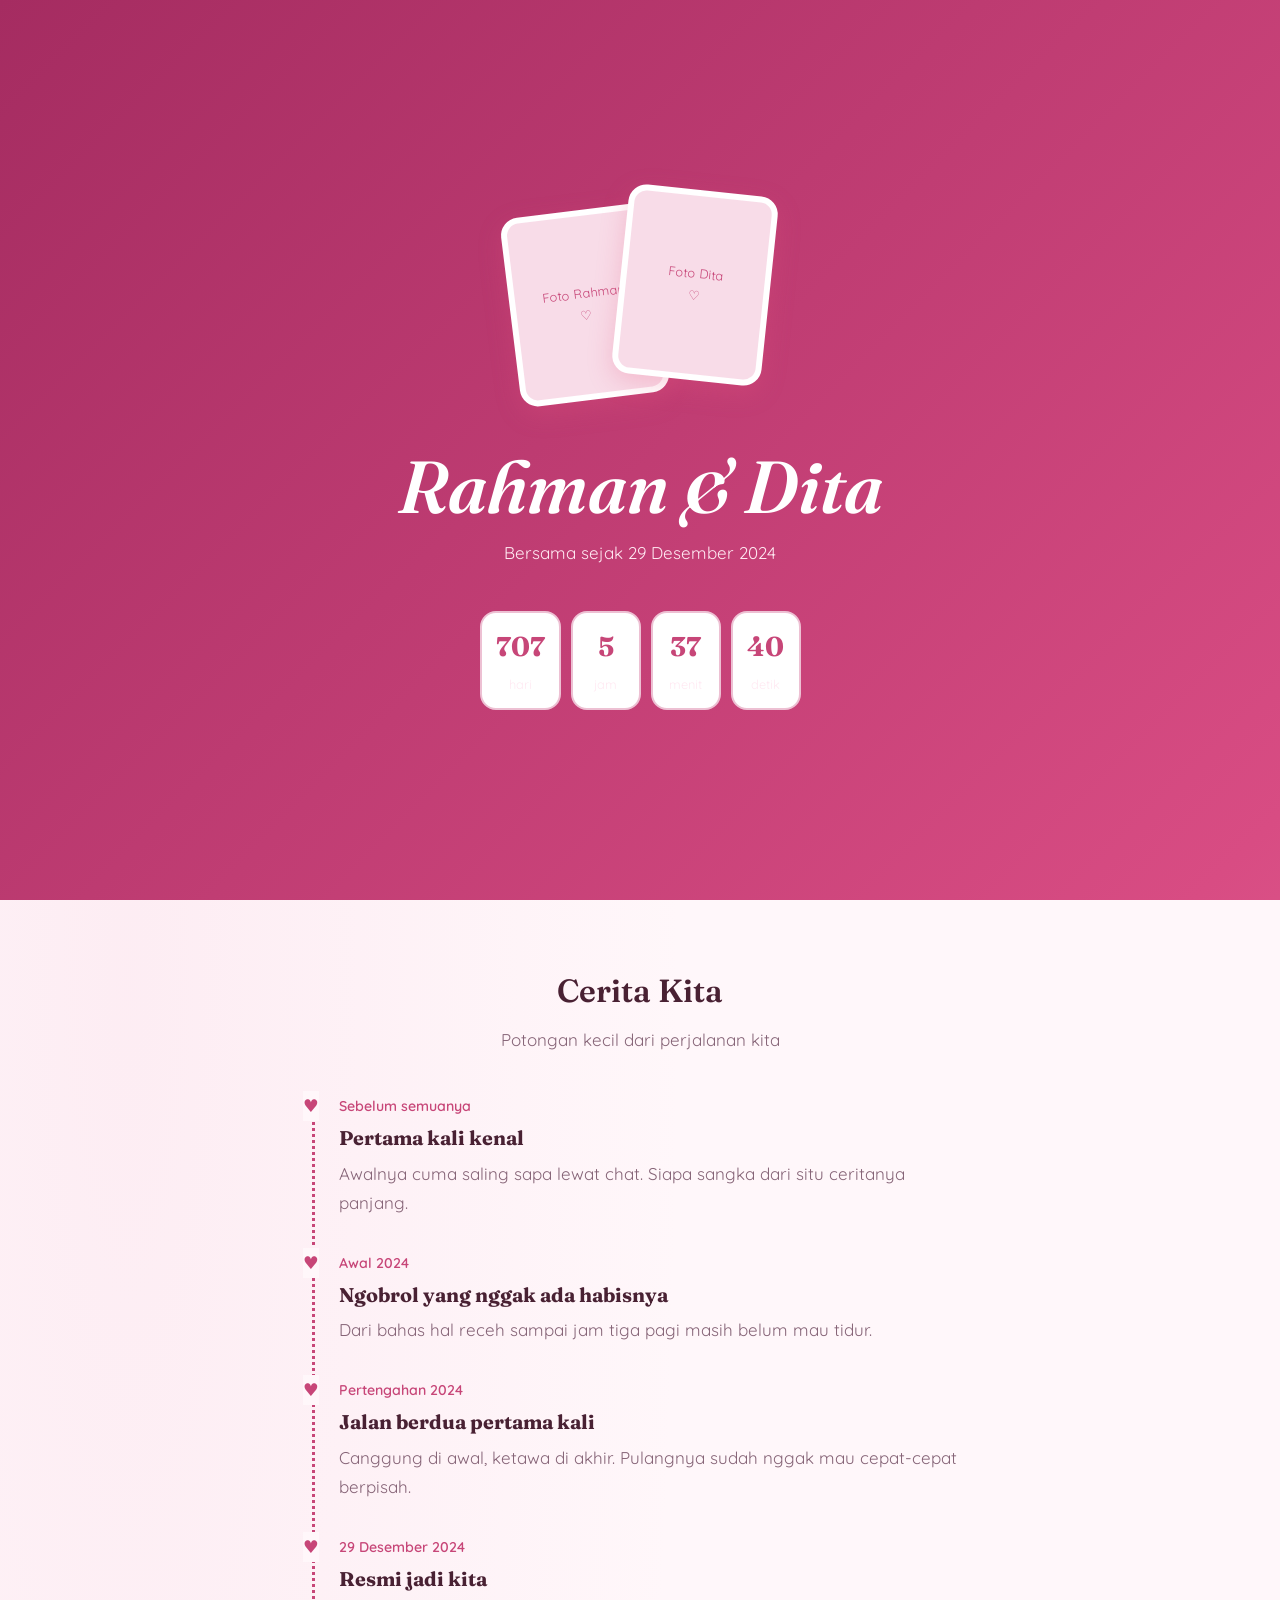
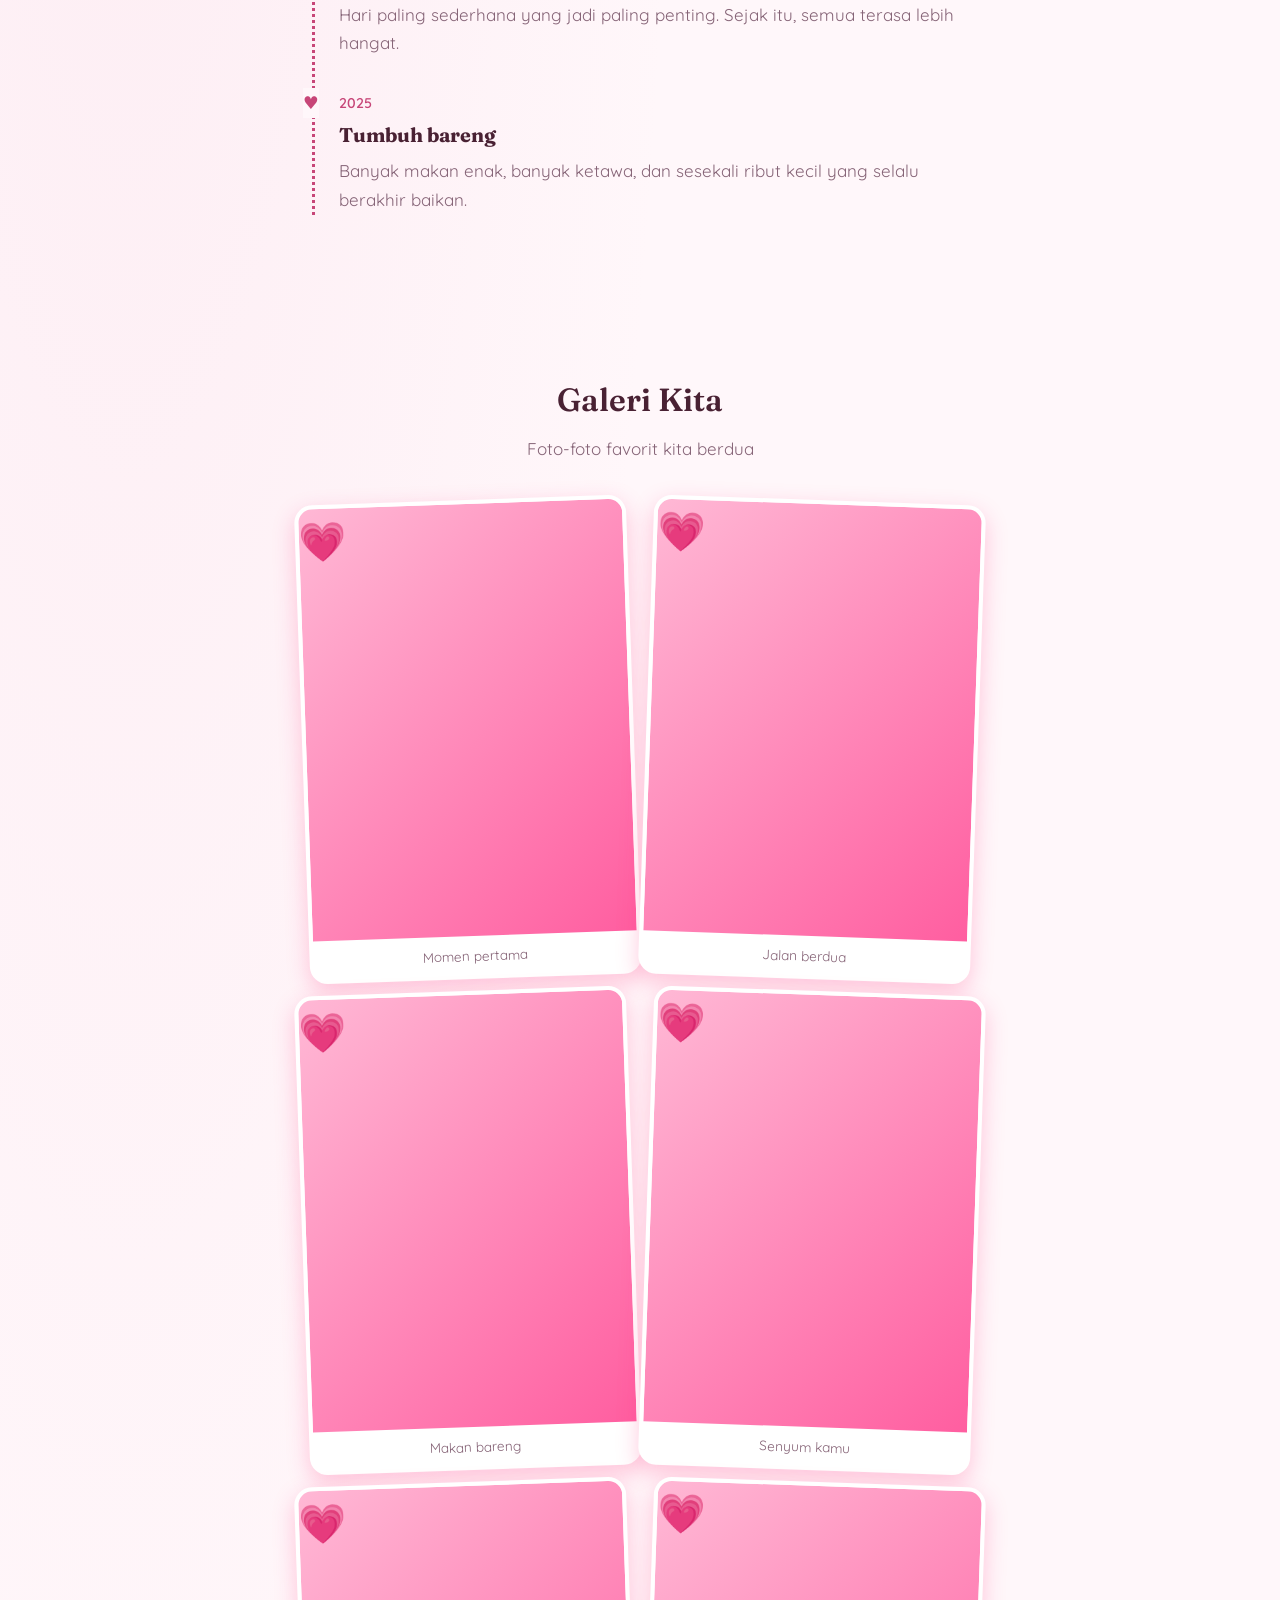
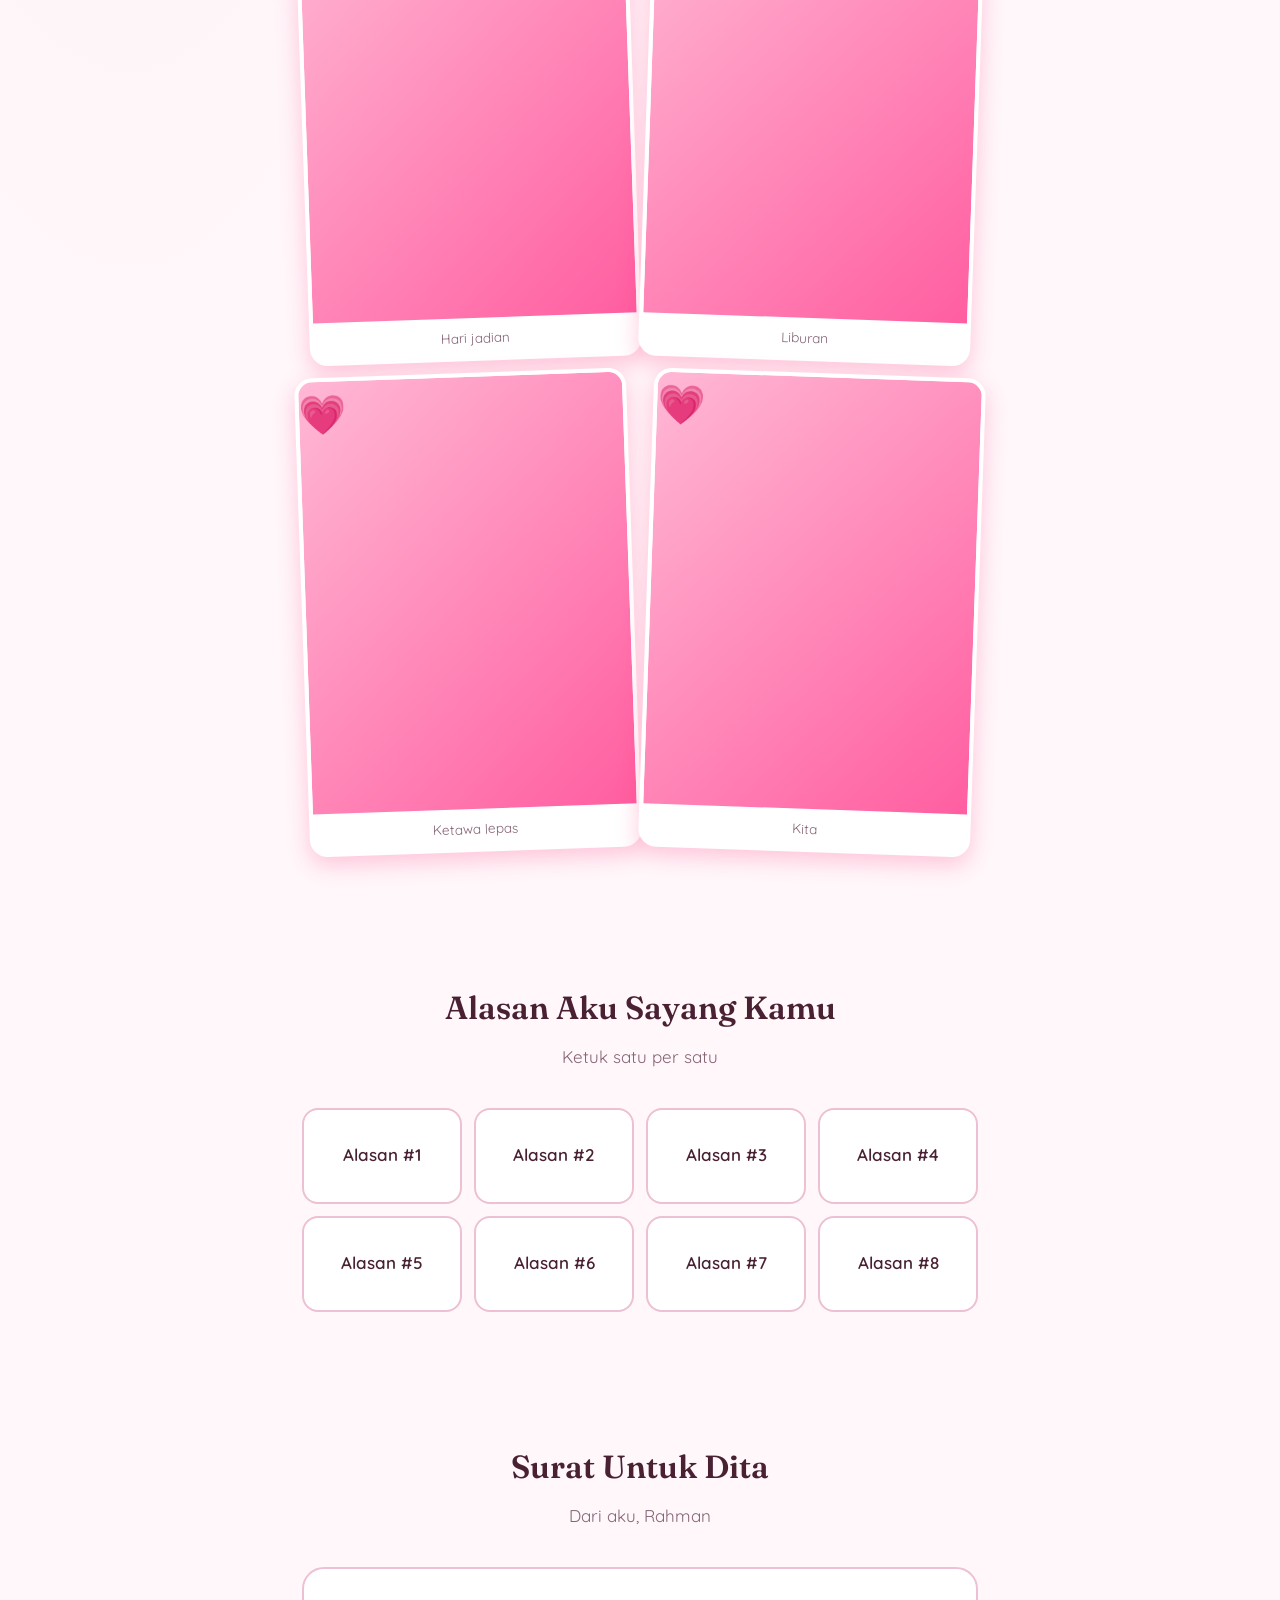
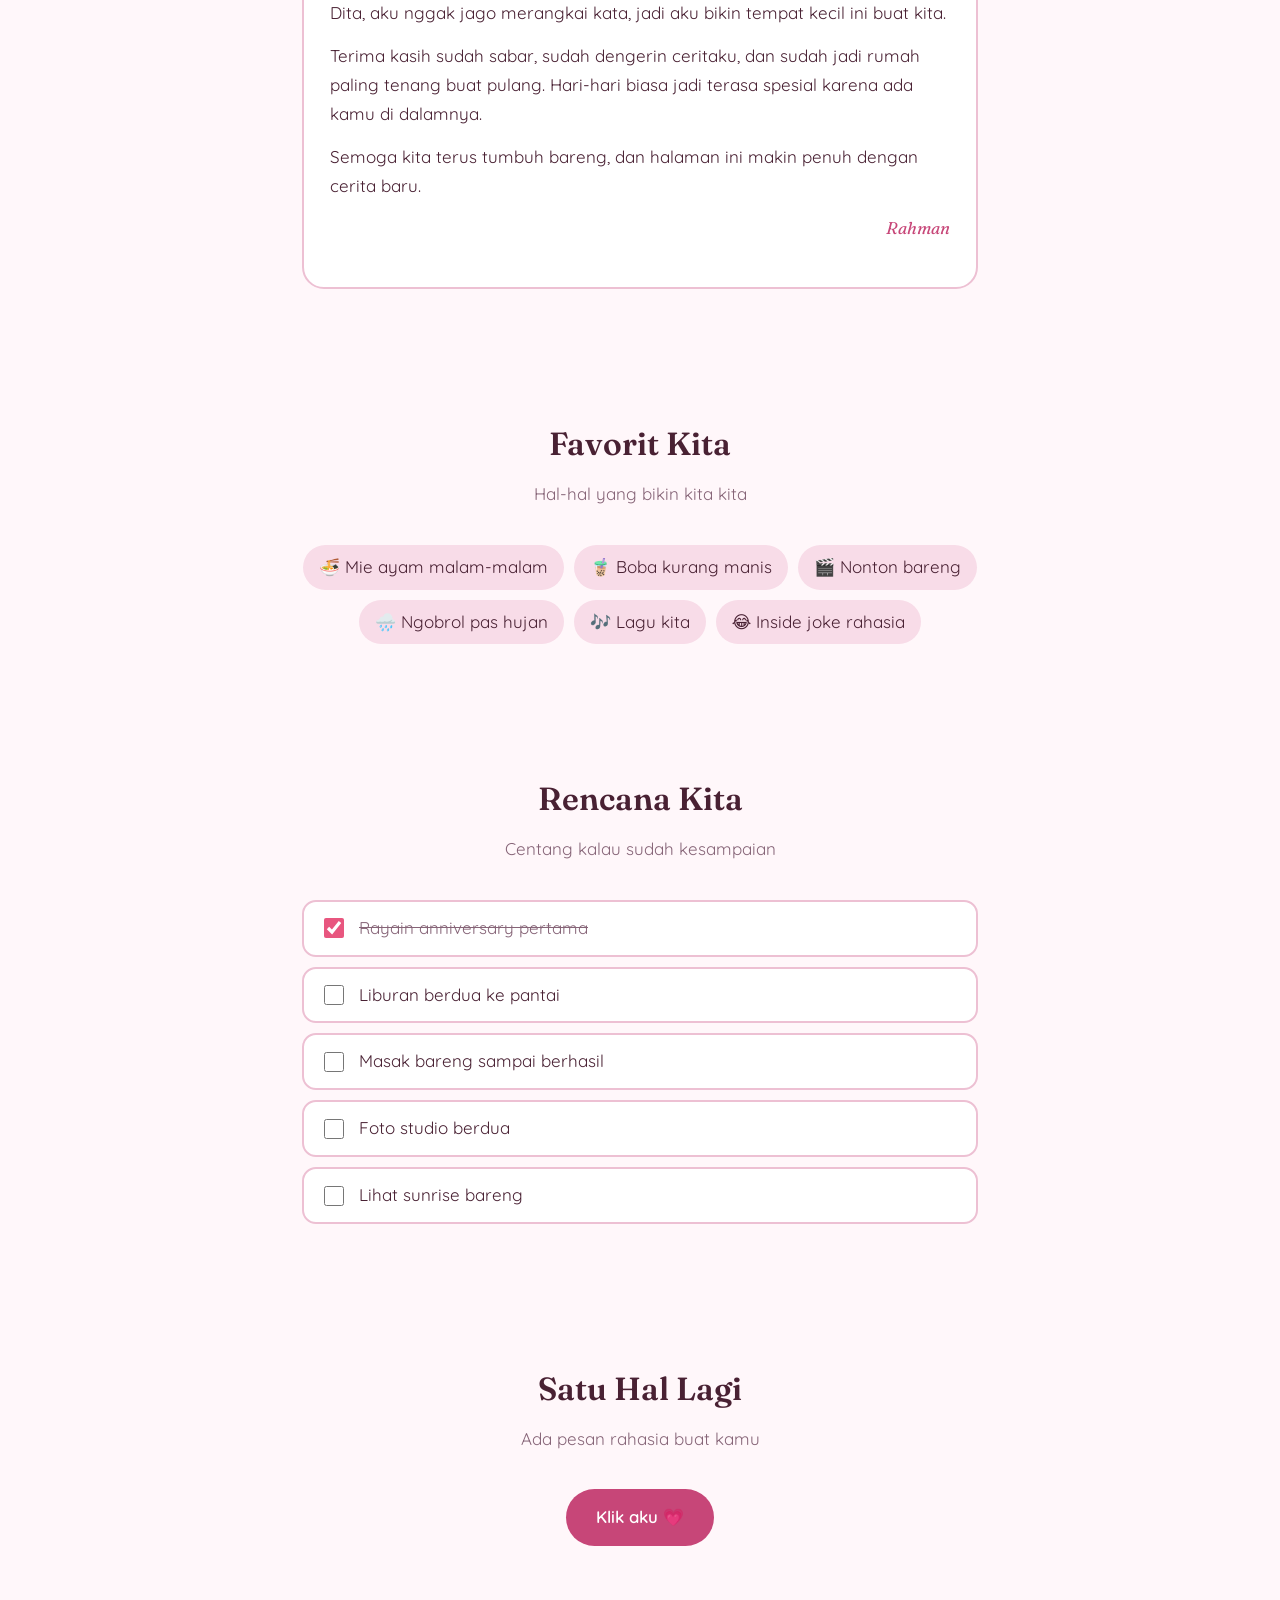
==== Rahman & Dita.html @ 5e23505f "Polish couple page UI and organize assets" ====
<!DOCTYPE html>
<html lang="id">
<head>
<meta charset="utf-8">
<meta name="viewport" content="width=device-width, initial-scale=1, viewport-fit=cover">
<title>Rahman & Dita</title>
<link rel="preconnect" href="https://fonts.googleapis.com">
<link href="https://fonts.googleapis.com/css2?family=Fraunces:ital,wght@0,600;1,500&family=Quicksand:wght@400;600&display=swap" rel="stylesheet">
<link rel=stylesheet href=css/style.css>
</head>
<body>

<header class="hero">
  <div class="photos" aria-hidden="true">
    <div class="ph a">Foto Rahman<br>♡</div>
    <div class="ph b">Foto Dita<br>♡</div>
  </div>
  <!-- GANTI: nama & tanggal -->
  <h1>Rahman <span class="amp">&</span> Dita</h1>
  <p class="lead">Bersama sejak 29 Desember 2024</p>
  <div class="count" id="count" aria-live="off"></div>
</header>

<section class="rv">
  <h2>Cerita Kita</h2>
  <p class="sub">Potongan kecil dari perjalanan kita</p>
  <!-- GANTI: semua cerita di bawah ini karangan, edit sesukamu -->
  <div class="tl">
    <div class="ev"><small>Sebelum semuanya</small><h3>Pertama kali kenal</h3><p>Awalnya cuma saling sapa lewat chat. Siapa sangka dari situ ceritanya panjang.</p></div>
    <div class="ev"><small>Awal 2024</small><h3>Ngobrol yang nggak ada habisnya</h3><p>Dari bahas hal receh sampai jam tiga pagi masih belum mau tidur.</p></div>
    <div class="ev"><small>Pertengahan 2024</small><h3>Jalan berdua pertama kali</h3><p>Canggung di awal, ketawa di akhir. Pulangnya sudah nggak mau cepat-cepat berpisah.</p></div>
    <div class="ev"><small>29 Desember 2024</small><h3>Resmi jadi kita</h3><p>Hari paling sederhana yang jadi paling penting. Sejak itu, semua terasa lebih hangat.</p></div>
    <div class="ev"><small>2025</small><h3>Tumbuh bareng</h3><p>Banyak makan enak, banyak ketawa, dan sesekali ribut kecil yang selalu berakhir baikan.</p></div>
  </div>
</section>

<section class="rv">
  <h2>Galeri Kita</h2>
  <p class="sub">Foto-foto favorit kita berdua</p>
  <div class="gal" id="gal"></div>
</section>

<section class="rv">
  <h2>Alasan Aku Sayang Kamu</h2>
  <p class="sub">Ketuk satu per satu</p>
  <div class="reasons" id="reasons"></div>
</section>

<section class="rv">
  <h2>Surat Untuk Dita</h2>
  <p class="sub">Dari aku, Rahman</p>
  <div class="letter">
    <p>Dita, aku nggak jago merangkai kata, jadi aku bikin tempat kecil ini buat kita.</p>
    <p>Terima kasih sudah sabar, sudah dengerin ceritaku, dan sudah jadi rumah paling tenang buat pulang. Hari-hari biasa jadi terasa spesial karena ada kamu di dalamnya.</p>
    <p>Semoga kita terus tumbuh bareng, dan halaman ini makin penuh dengan cerita baru.</p>
    <p class="sign">Rahman</p>
  </div>
</section>

<section class="rv">
  <h2>Favorit Kita</h2>
  <p class="sub">Hal-hal yang bikin kita kita</p>
  <div class="fav">
    <span>🍜 Mie ayam malam-malam</span><span>🧋 Boba kurang manis</span><span>🎬 Nonton bareng</span>
    <span>🌧️ Ngobrol pas hujan</span><span>🎶 Lagu kita</span><span>😂 Inside joke rahasia</span>
  </div>
</section>

<section class="rv">
  <h2>Rencana Kita</h2>
  <p class="sub">Centang kalau sudah kesampaian</p>
  <div class="list">
    <label><input type="checkbox" checked><span>Rayain anniversary pertama</span></label>
    <label><input type="checkbox"><span>Liburan berdua ke pantai</span></label>
    <label><input type="checkbox"><span>Masak bareng sampai berhasil</span></label>
    <label><input type="checkbox"><span>Foto studio berdua</span></label>
    <label><input type="checkbox"><span>Lihat sunrise bareng</span></label>
  </div>
</section>

<section class="end rv">
  <h2>Satu Hal Lagi</h2>
  <p class="sub">Ada pesan rahasia buat kamu</p>
  <button class="big" id="secret">Klik aku 💗</button>
  <div id="msg"></div>
</section>

<script src=js/main.js defer></script>
</body>
</html>
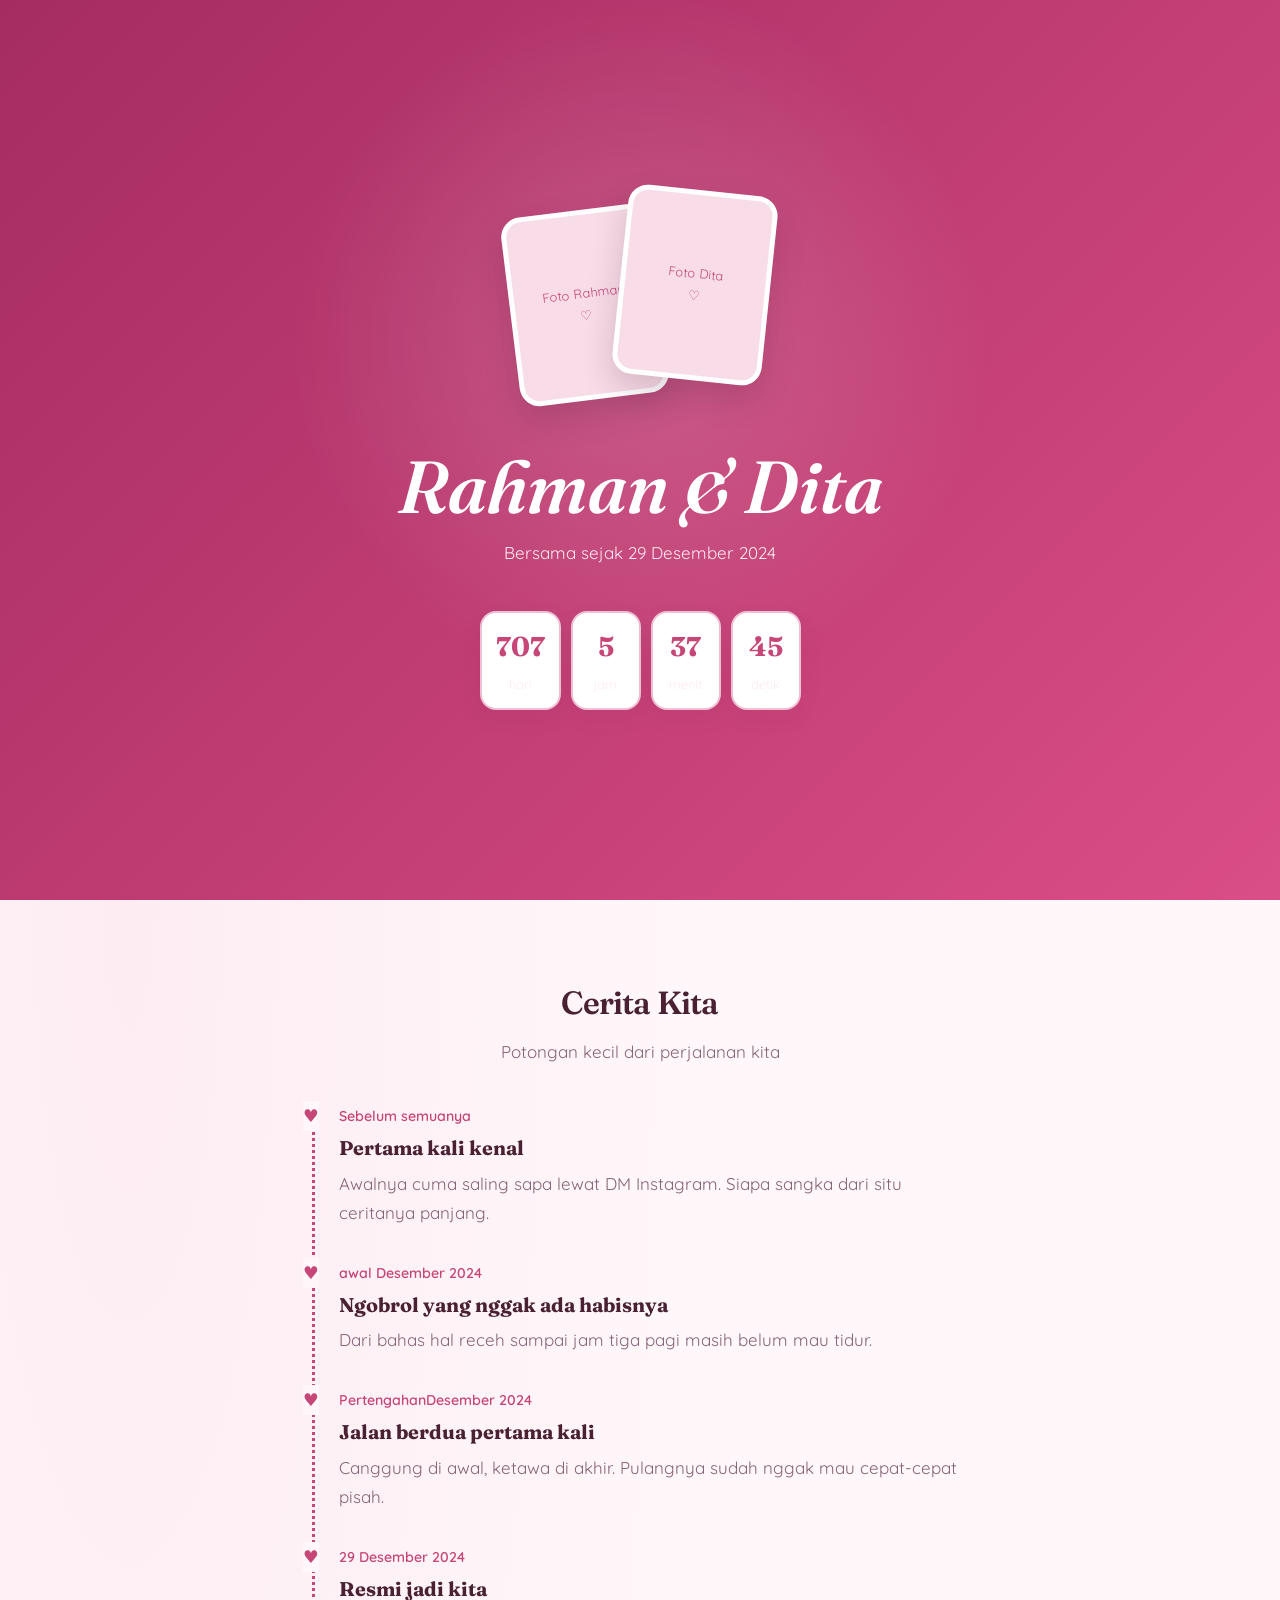
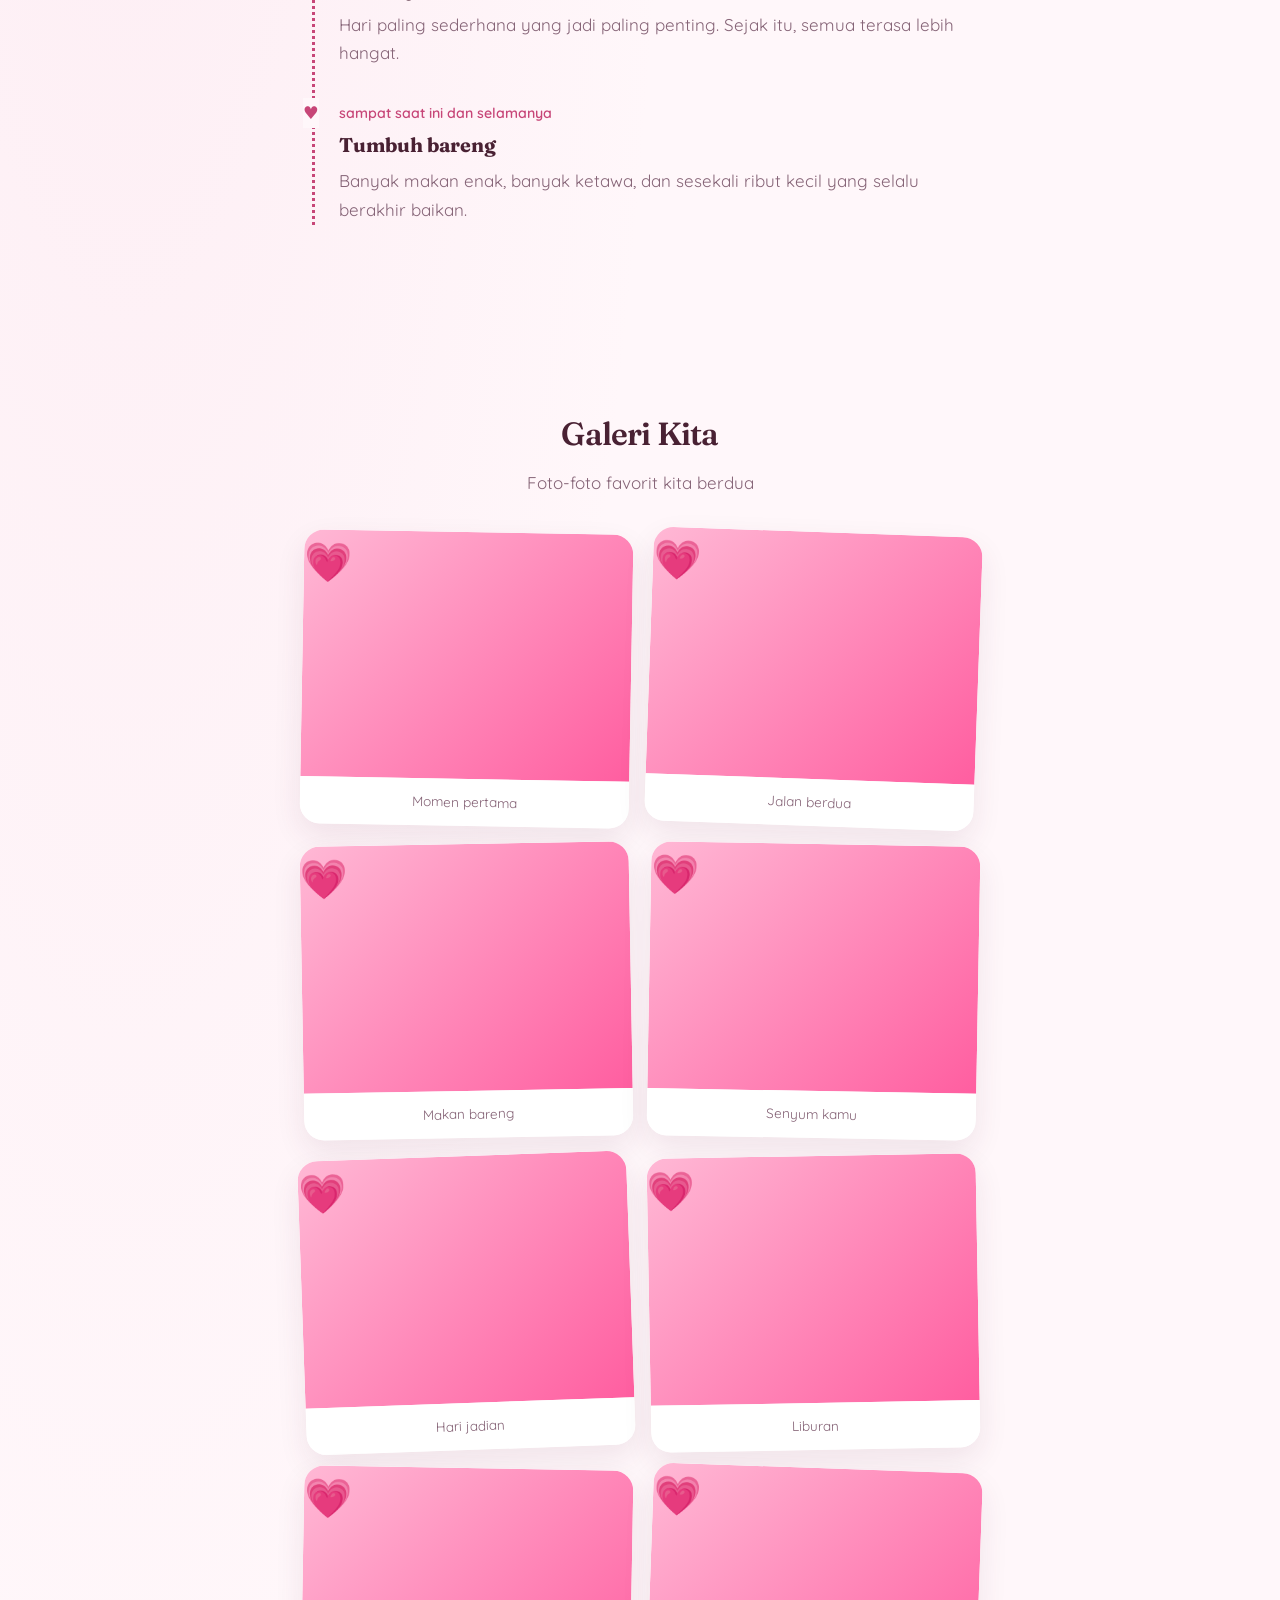
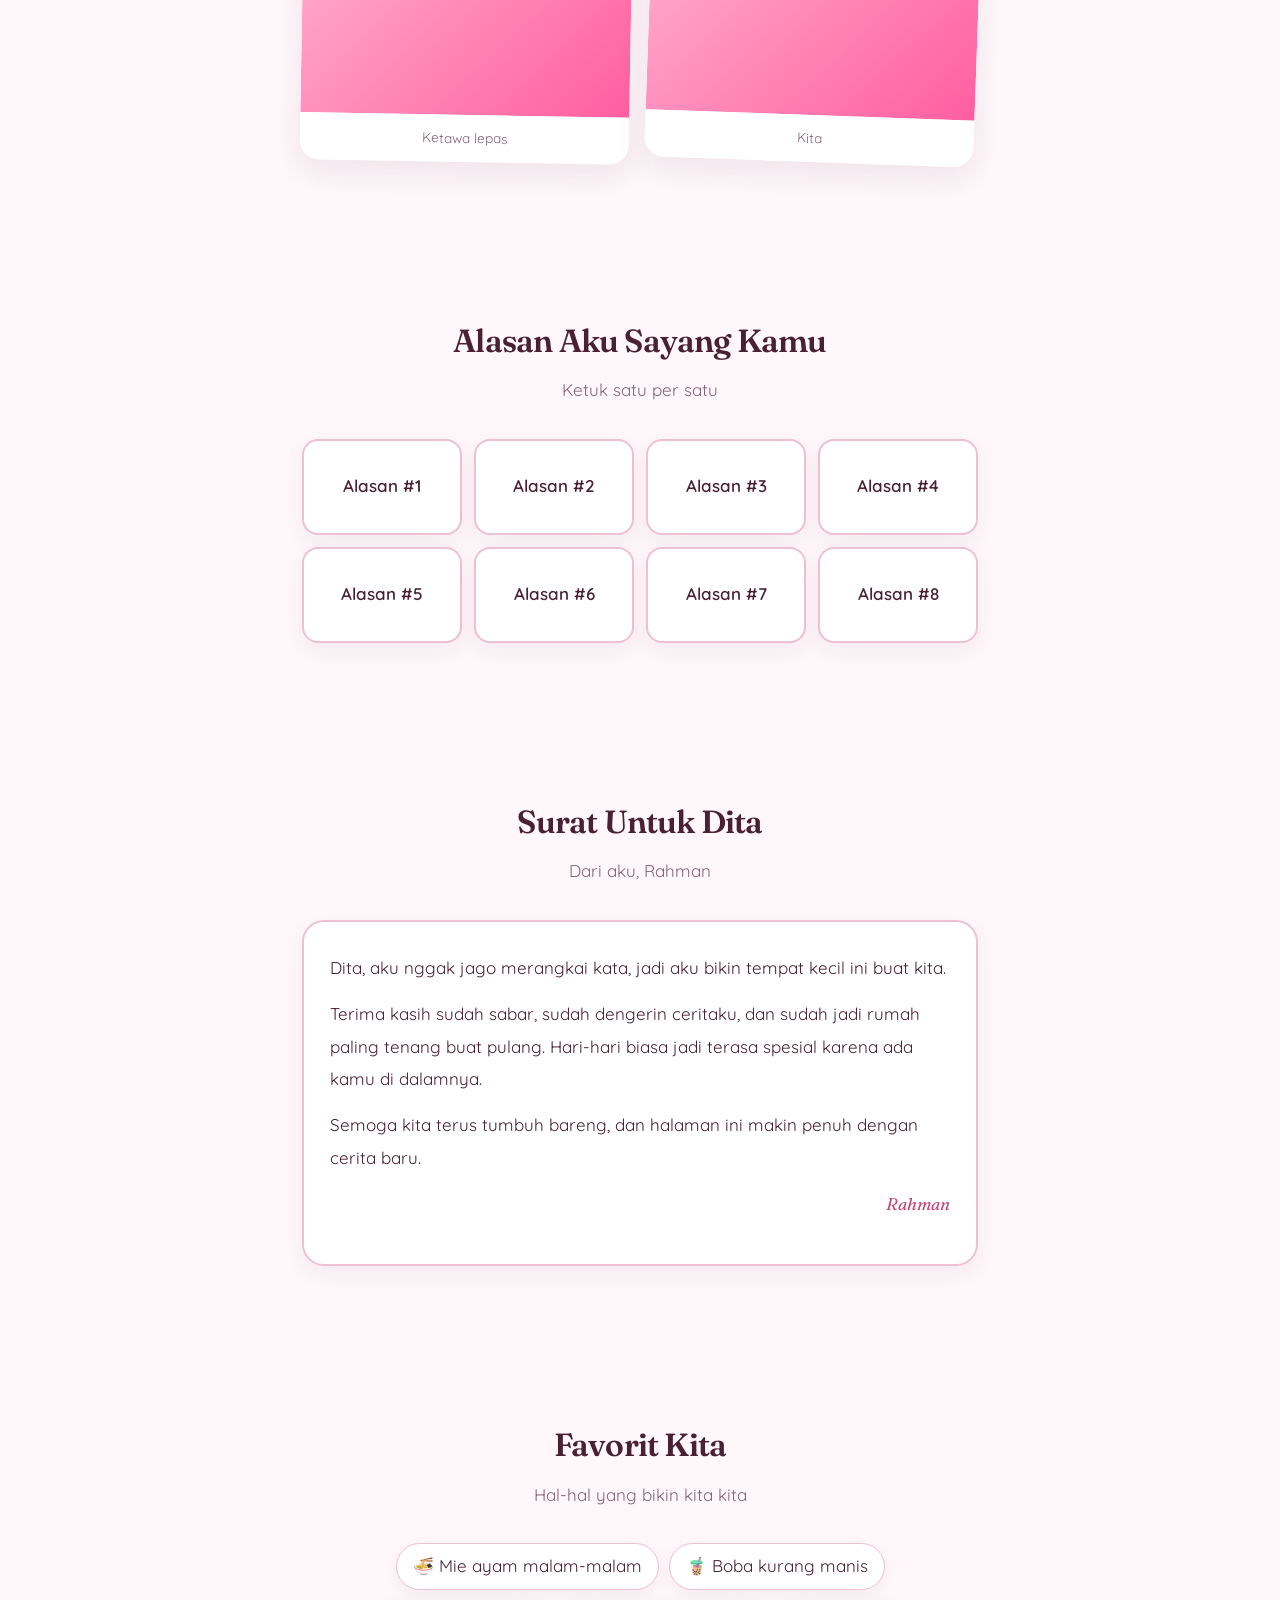
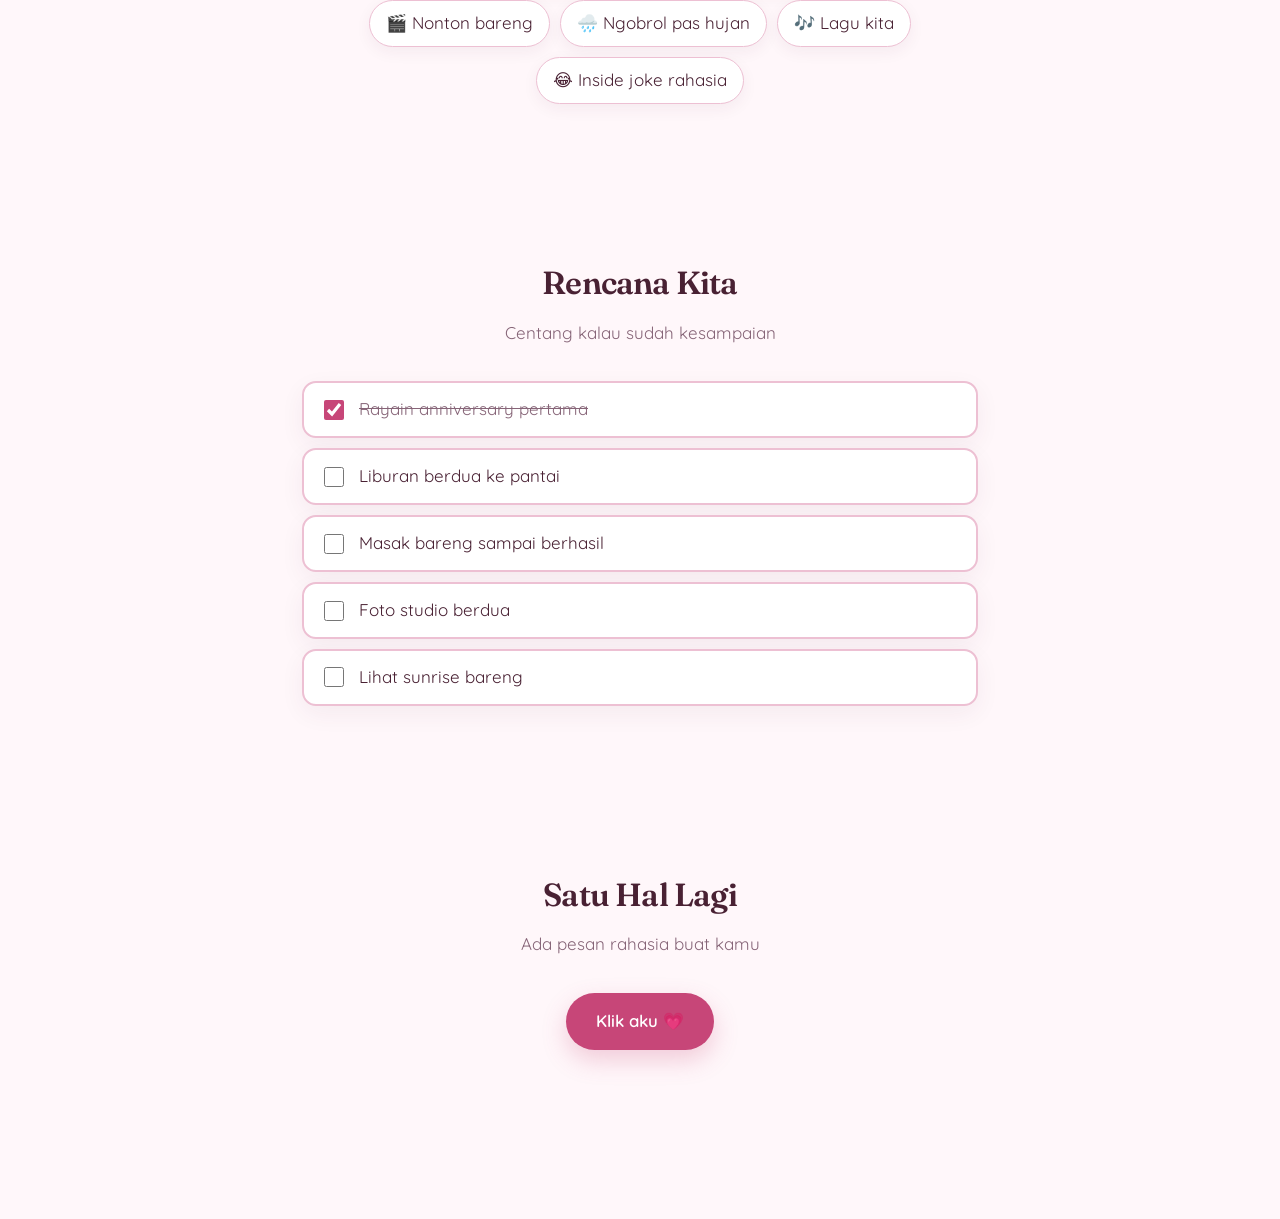
==== commit 52f8f728: "Perbaiki CSS dan update halaman" ====
--- a/Rahman & Dita.html
+++ b/Rahman & Dita.html
@@ -6,7 +6,7 @@
 <title>Rahman & Dita</title>
 <link rel="preconnect" href="https://fonts.googleapis.com">
 <link href="https://fonts.googleapis.com/css2?family=Fraunces:ital,wght@0,600;1,500&family=Quicksand:wght@400;600&display=swap" rel="stylesheet">
-<link rel=stylesheet href=css/style.css>
+<link rel="stylesheet" href="css/style.css">
 </head>
 <body>
 
@@ -25,12 +25,12 @@
   <h2>Cerita Kita</h2>
   <p class="sub">Potongan kecil dari perjalanan kita</p>
   <!-- GANTI: semua cerita di bawah ini karangan, edit sesukamu -->
-  <div class="tl">
-    <div class="ev"><small>Sebelum semuanya</small><h3>Pertama kali kenal</h3><p>Awalnya cuma saling sapa lewat chat. Siapa sangka dari situ ceritanya panjang.</p></div>
-    <div class="ev"><small>Awal 2024</small><h3>Ngobrol yang nggak ada habisnya</h3><p>Dari bahas hal receh sampai jam tiga pagi masih belum mau tidur.</p></div>
-    <div class="ev"><small>Pertengahan 2024</small><h3>Jalan berdua pertama kali</h3><p>Canggung di awal, ketawa di akhir. Pulangnya sudah nggak mau cepat-cepat berpisah.</p></div>
+   <div class="tl">
+    <div class="ev"><small>Sebelum semuanya</small><h3>Pertama kali kenal</h3><p>Awalnya cuma saling sapa lewat DM Instagram. Siapa sangka dari situ ceritanya panjang.</p></div>
+    <div class="ev"><small>awal Desember 2024</small><h3>Ngobrol yang nggak ada habisnya</h3><p>Dari bahas hal receh sampai jam tiga pagi masih belum mau tidur.</p></div>
+    <div class="ev"><small>PertengahanDesember 2024</small><h3>Jalan berdua pertama kali</h3><p>Canggung di awal, ketawa di akhir. Pulangnya sudah nggak mau cepat-cepat pisah.</p></div>
     <div class="ev"><small>29 Desember 2024</small><h3>Resmi jadi kita</h3><p>Hari paling sederhana yang jadi paling penting. Sejak itu, semua terasa lebih hangat.</p></div>
-    <div class="ev"><small>2025</small><h3>Tumbuh bareng</h3><p>Banyak makan enak, banyak ketawa, dan sesekali ribut kecil yang selalu berakhir baikan.</p></div>
+    <div class="ev"><small>sampat saat ini dan selamanya</small><h3>Tumbuh bareng</h3><p>Banyak makan enak, banyak ketawa, dan sesekali ribut kecil yang selalu berakhir baikan.</p></div>
   </div>
 </section>
 
--- a/css/style.css
+++ b/css/style.css
@@ -0,0 +1,82 @@
+
+:root{--bg:#ffe3ef;--card:#ffffff;--ink:#6b0f3a;--soft:#b0466f;--rose:#ff2d7a;--blush:#ffb8d5;--line:#ff9ec6;
+box-sizing:border-box}
+body{padding-top:env(safe-area-inset-top,0px);padding-bottom:env(safe-area-inset-bottom,0px)}
+@media (prefers-color-scheme:dark){:root:not([data-theme="light"]){--bg:#3a0f26;--card:#4d1633;--ink:#ffe3ef;--soft:#ffa9cb;--rose:#ff5b9b;--blush:#6b1f45;--line:#8a2c5a}}
+:root[data-theme="dark"]{--bg:#3a0f26;--card:#4d1633;--ink:#ffe3ef;--soft:#ffa9cb;--rose:#ff5b9b;--blush:#6b1f45;--line:#8a2c5a}
+html{scroll-padding-top:env(safe-area-inset-top,0px);scroll-behavior:smooth}
+*{box-sizing:border-box}
+body{margin:0;background:var(--bg);color:var(--ink);font-family:Quicksand,system-ui,sans-serif;line-height:1.7;font-size:17px}
+h1,h2{font-family:Fraunces,Georgia,serif;font-weight:600;margin:0}
+section{max-width:720px;margin:0 auto;padding:64px 22px}
+h2{font-size:2rem;text-align:center;margin-bottom:8px}
+.sub{text-align:center;color:var(--soft);margin:0 0 36px}
+.hero{min-height:100vh;display:flex;flex-direction:column;align-items:center;justify-content:center;text-align:center;padding:40px 22px;position:relative;overflow:hidden;background:linear-gradient(160deg,#ff7eb3,#ff2d7a 45%,#ff9ec6,#ff5ea0);background-size:300% 300%;animation:bg 12s ease infinite;color:#fff}
+.hero .lead,.hero .count span{color:#ffe9f2}.hero .amp{color:#fff}
+@keyframes bg{50%{background-position:100% 100%}}
+.photos{position:relative;width:260px;height:230px;margin-bottom:28px}
+.ph{position:absolute;width:150px;height:190px;border-radius:18px;border:6px solid var(--card);background:var(--blush);display:grid;place-items:center;color:var(--rose);font-size:.8rem;box-shadow:0 8px 24px rgba(232,86,127,.25);text-align:center}
+.ph.a{left:0;top:20px;transform:rotate(-7deg);animation:fa 4s ease-in-out infinite}.ph.b{right:0;top:0;transform:rotate(6deg);animation:fb 4.6s ease-in-out infinite}
+@keyframes fa{50%{transform:rotate(-4deg) translateY(-12px)}}@keyframes fb{50%{transform:rotate(3deg) translateY(-16px)}}
+.hero>*{position:relative;z-index:1}.hero .bh{position:absolute;bottom:-40px;z-index:0;animation:up 7s linear forwards;opacity:.6}
+h1{animation:pop 1.2s cubic-bezier(.2,1.4,.4,1) both}@keyframes pop{from{transform:scale(.6);opacity:0}}
+.rv{opacity:0;transform:translateY(28px);transition:opacity .8s,transform .8s}.rv.in{opacity:1;transform:none}
+.ev::before{animation:beat 1.4s infinite}@keyframes beat{50%{transform:scale(1.35)}}
+.big{animation:beat 1.6s infinite}
+.gal{display:grid;grid-template-columns:repeat(2,1fr);gap:12px}
+.gal figure{margin:0;border-radius:18px;overflow:hidden;background:var(--card);border:4px solid var(--card);box-shadow:0 8px 22px rgba(255,45,122,.25);transition:transform .35s}
+.gal figure:nth-child(odd){transform:rotate(-2deg)}.gal figure:nth-child(even){transform:rotate(2deg)}
+.gal figure:hover,.gal figure:active{transform:scale(1.05) rotate(0)}
+.gal img,.gal .ghost{width:100%;aspect-ratio:3/4;object-fit:cover;display:block}
+.ghost{display:grid;place-items:center;font-size:2.4rem;background:linear-gradient(135deg,#ffb8d5,#ff5ea0);color:#fff}
+.gal figcaption{padding:8px 10px;font-size:.85rem;text-align:center;color:var(--soft)}
+h1{font-size:clamp(2.6rem,10vw,4.6rem);line-height:1.05;font-style:italic}
+.amp{color:var(--rose)}
+.count{margin-top:26px;display:flex;gap:10px;justify-content:center;flex-wrap:wrap}
+.count div{background:var(--card);border:2px solid var(--line);border-radius:16px;padding:10px 14px;min-width:70px}
+.count b{display:block;font-family:Fraunces,serif;font-size:1.7rem;color:var(--rose)}
+.count span{font-size:.8rem;color:var(--soft)}
+.lead{color:var(--soft);margin-top:14px}
+.tl{border-left:3px dotted var(--rose);margin-left:10px;padding-left:24px}
+.ev{position:relative;margin-bottom:30px}
+.ev::before{content:"♥";position:absolute;left:-36px;top:0;color:var(--rose);background:var(--bg);font-size:1.1rem}
+.ev small{color:var(--rose);font-weight:600}
+.ev h3{margin:2px 0 4px;font-family:Fraunces,serif}
+.ev p{margin:0;color:var(--soft)}
+.reasons{display:grid;grid-template-columns:repeat(auto-fill,minmax(140px,1fr));gap:12px}
+.reasons button{font:inherit;font-weight:600;background:var(--card);color:var(--ink);border:2px solid var(--line);border-radius:16px;padding:18px 10px;cursor:pointer;min-height:96px}
+.reasons button.open{background:var(--rose);border-color:var(--rose);color:#fff;font-weight:400;font-size:.92rem}
+button:focus-visible,a:focus-visible{outline:3px solid var(--rose);outline-offset:3px}
+.letter{background:var(--card);border:2px solid var(--line);border-radius:22px;padding:30px 26px}
+.letter p{margin:0 0 14px}
+.sign{font-family:Fraunces,serif;font-style:italic;color:var(--rose);text-align:right}
+.fav{display:flex;flex-wrap:wrap;gap:10px;justify-content:center}
+.fav span{background:var(--blush);border-radius:999px;padding:8px 16px}
+.list label{display:flex;gap:12px;align-items:center;padding:12px 16px;background:var(--card);border:2px solid var(--line);border-radius:14px;margin-bottom:10px;cursor:pointer}
+.list input{accent-color:#e8567f;width:20px;height:20px}
+.list input:checked+span{text-decoration:line-through;color:var(--soft)}
+.end{text-align:center;padding-bottom:90px}
+.big{font:inherit;font-weight:600;background:var(--rose);color:#fff;border:0;border-radius:999px;padding:14px 30px;cursor:pointer;font-size:1.05rem}
+#msg{margin-top:22px;min-height:3em;color:var(--soft);font-family:Fraunces,serif;font-style:italic;font-size:1.2rem}
+.fl{position:fixed;bottom:-30px;font-size:26px;pointer-events:none;animation:up 3s ease-in forwards;z-index:9}
+@keyframes up{to{transform:translateY(-110vh) rotate(25deg);opacity:0}}
+@media (prefers-reduced-motion:reduce){*{animation:none!important;transition:none!important}.rv{opacity:1;transform:none}.fl{animation-duration:.01s}html{scroll-behavior:auto}}
+
+/* Polesan visual dan aksesibilitas */
+:root{--bg:#fff7fa;--card:#fff;--ink:#492133;--soft:#866477;--rose:#c74678;--blush:#f8dce8;--line:#edc0d3;color-scheme:light}
+:root[data-theme=dark]{--bg:#21131b;--card:#30202a;--ink:#fff1f7;--soft:#d4b4c4;--rose:#ff83b0;--blush:#503447;--line:#765064;color-scheme:dark}
+@media(prefers-color-scheme:dark){:root:not([data-theme=light]){--bg:#21131b;--card:#30202a;--ink:#fff1f7;--soft:#d4b4c4;--rose:#ff83b0;--blush:#503447;--line:#765064;color-scheme:dark}}
+body{background:radial-gradient(ellipse at 10% 15%,rgba(244,190,212,.18),transparent 34%),var(--bg)}
+.hero{min-height:100svh;background:linear-gradient(135deg,#a52c61 0%,#d84c83 48%,#f39bbb 100%);background-size:200% 200%;animation:bg 16s ease-in-out infinite}
+.hero:after{content:"";position:absolute;inset:0;background:radial-gradient(circle at 50% 38%,rgba(255,255,255,.17),transparent 42%);pointer-events:none}
+.ph{border-width:5px;border-radius:20px;box-shadow:0 14px 32px rgba(63,17,39,.18)}
+section{padding:76px 22px}h2{letter-spacing:-.025em}.sub{max-width:38rem;margin:6px auto 34px}
+.gal{gap:16px}.gal figure{border:0;border-radius:20px;box-shadow:0 12px 30px rgba(92,35,62,.09)}.gal figcaption{padding:11px 10px 13px;background:var(--card)}
+.reasons button,.list label,.letter,.count div{box-shadow:0 8px 24px rgba(92,35,62,.06);transition:transform .25s ease,box-shadow .25s ease,border-color .25s ease}
+.reasons button:hover,.list label:hover{transform:translateY(-3px);box-shadow:0 12px 28px rgba(92,35,62,.12)}.letter{line-height:1.9}
+.fav span{background:var(--card);border:1px solid var(--line);box-shadow:0 5px 16px rgba(92,35,62,.06)}.list input{accent-color:var(--rose)}
+.big{box-shadow:0 10px 24px rgba(199,70,120,.25);transition:transform .2s ease,box-shadow .2s ease}.big:hover{transform:translateY(-2px);box-shadow:0 14px 30px rgba(199,70,120,.32)}
+#msg{max-width:34rem;margin:22px auto 0}
+@media(min-width:700px){.gal{gap:18px}.gal img,.gal .ghost{aspect-ratio:4/3}.gal figure:nth-child(3n){transform:rotate(-1deg)}.gal figure:nth-child(3n+1){transform:rotate(1deg)}}
+@media(max-width:420px){body{font-size:16px}section{padding:62px 18px}.photos{transform:scale(.92);margin-bottom:18px}.count{gap:7px}.count div{min-width:66px;padding:8px 10px}}
+@media(prefers-reduced-motion:reduce){.hero{animation:none}}
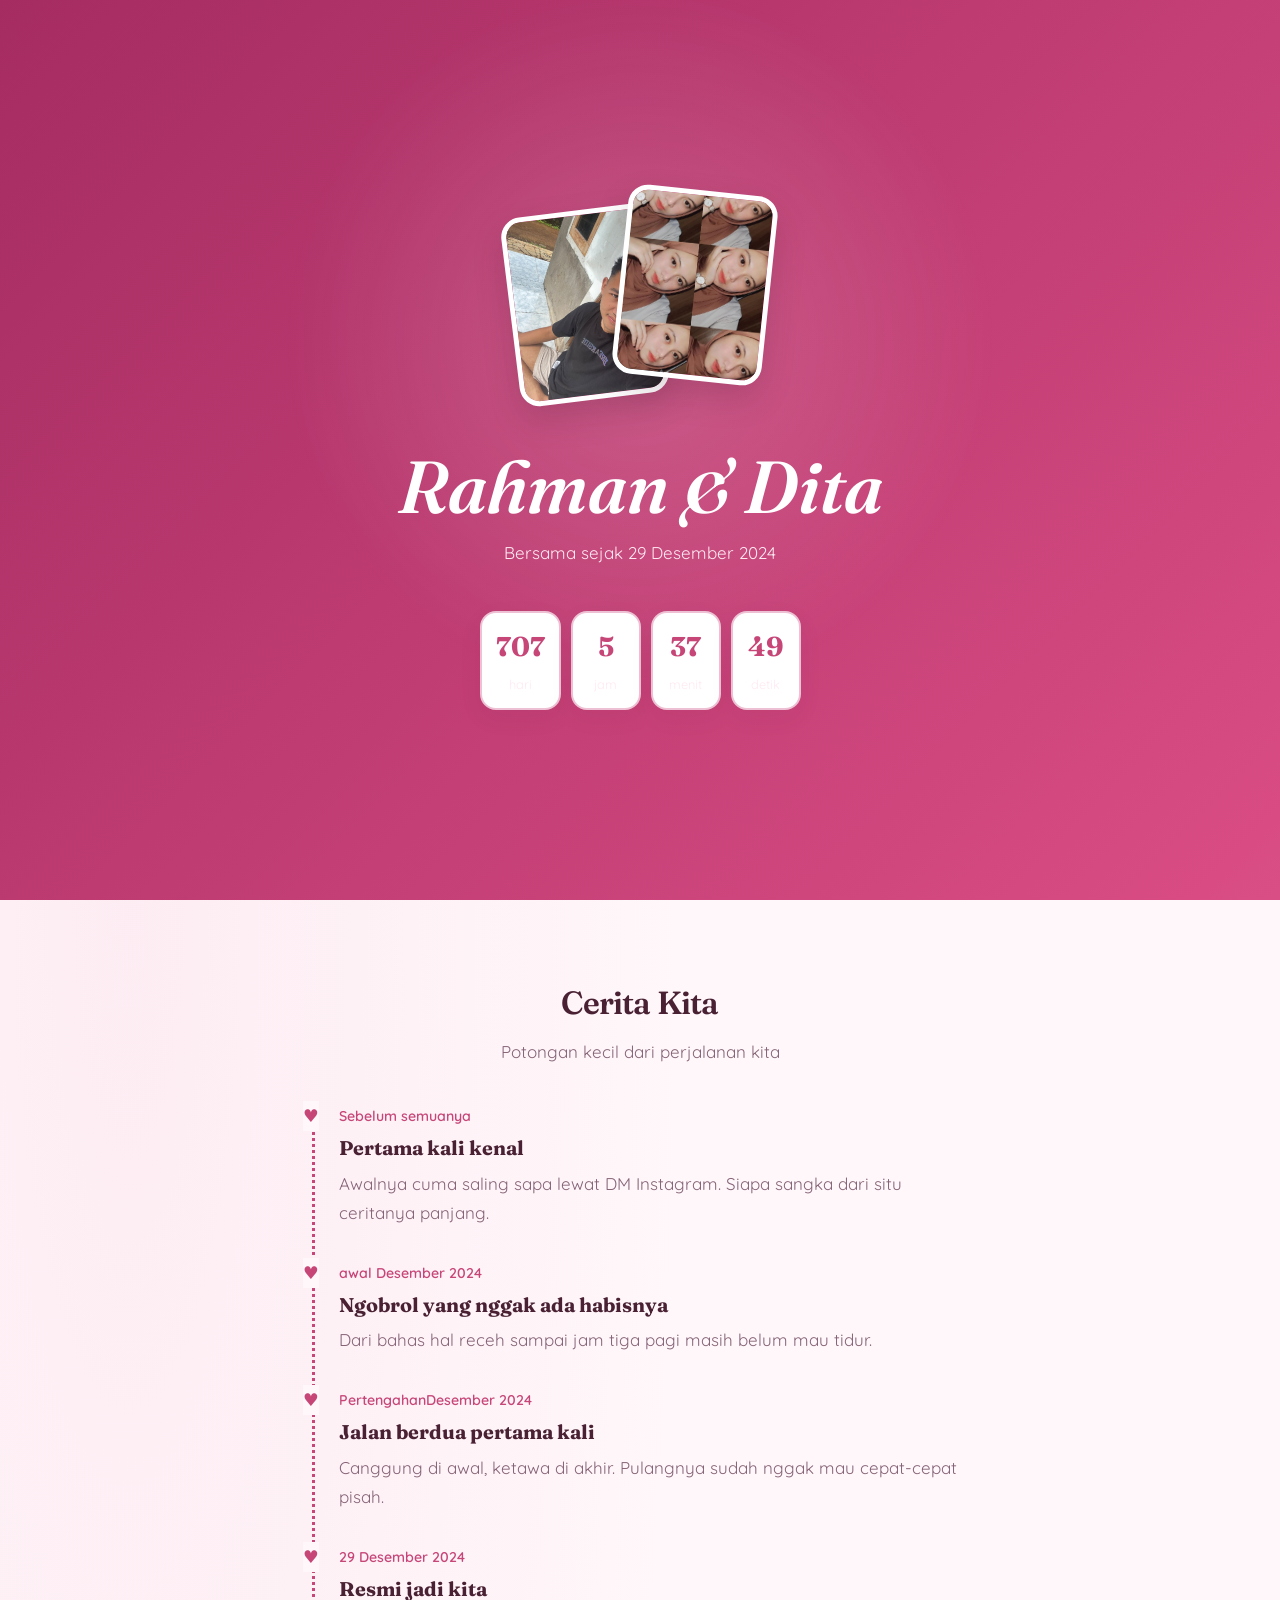
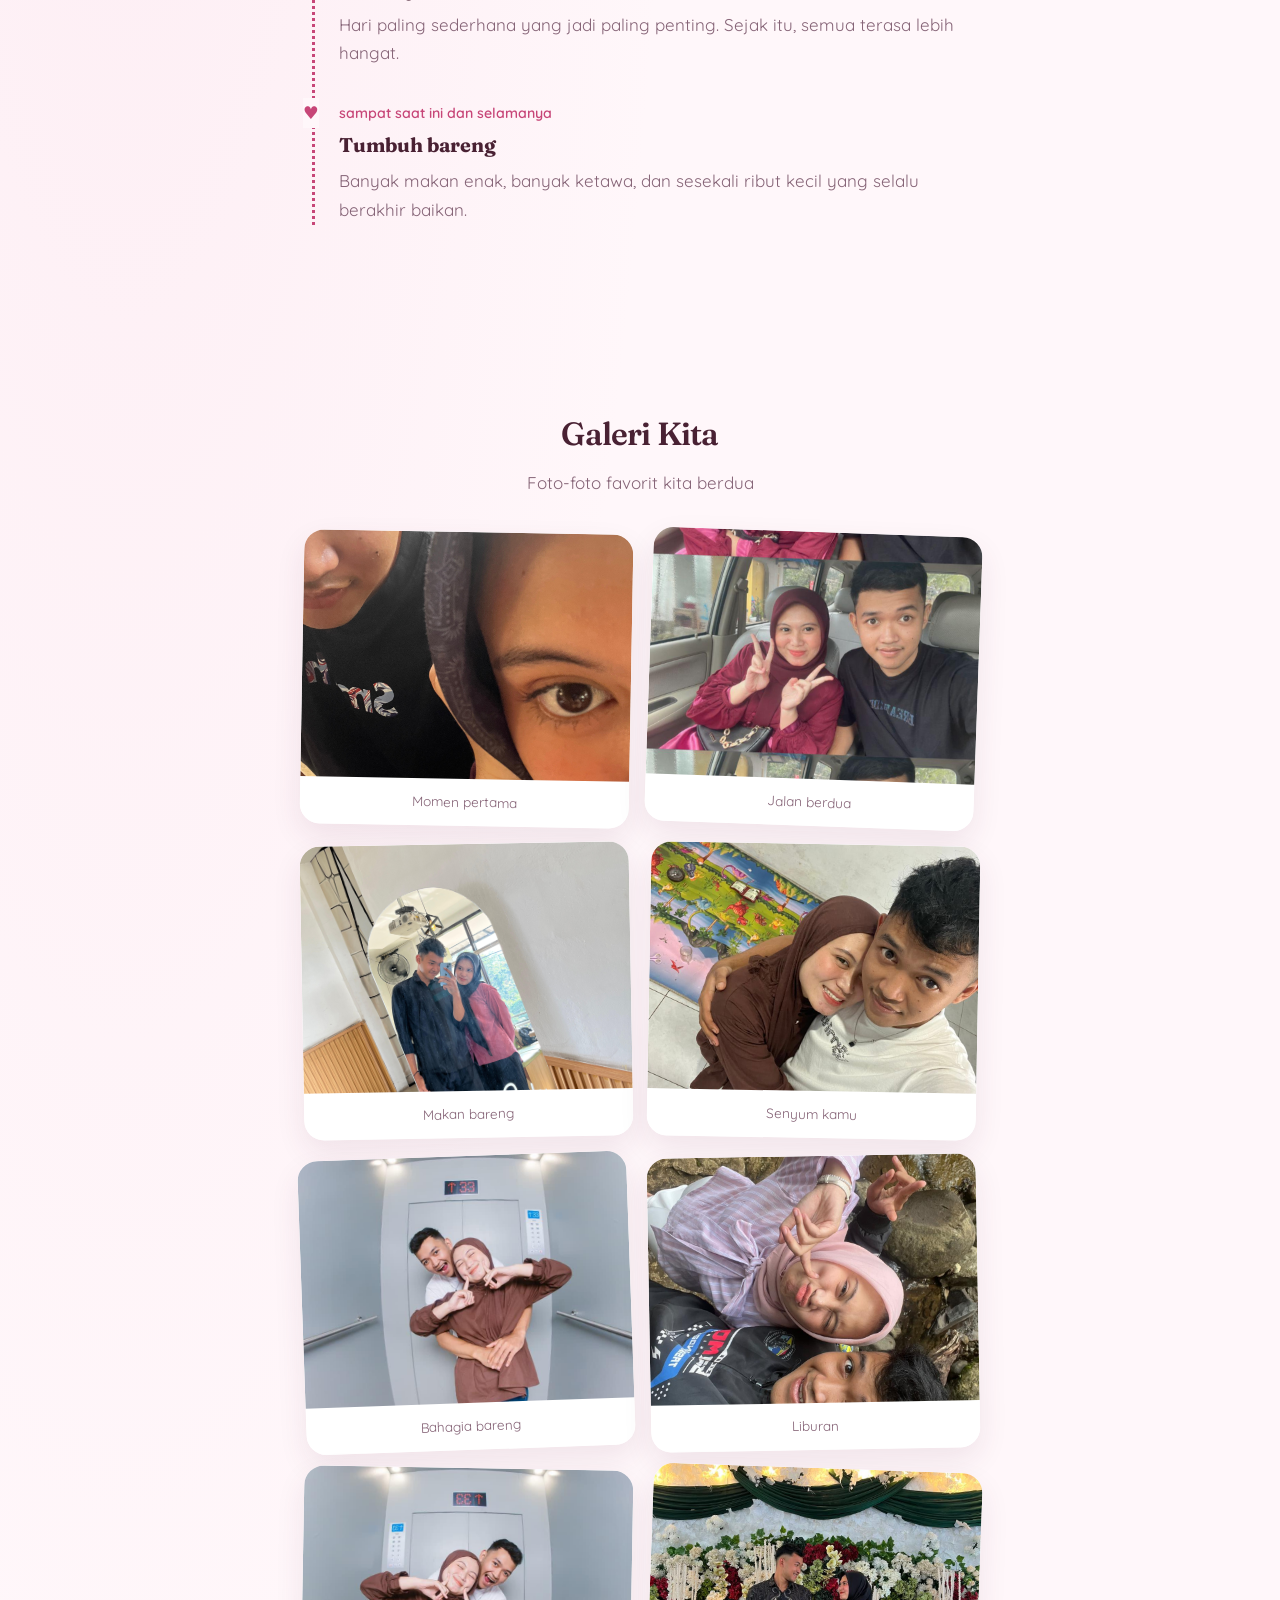
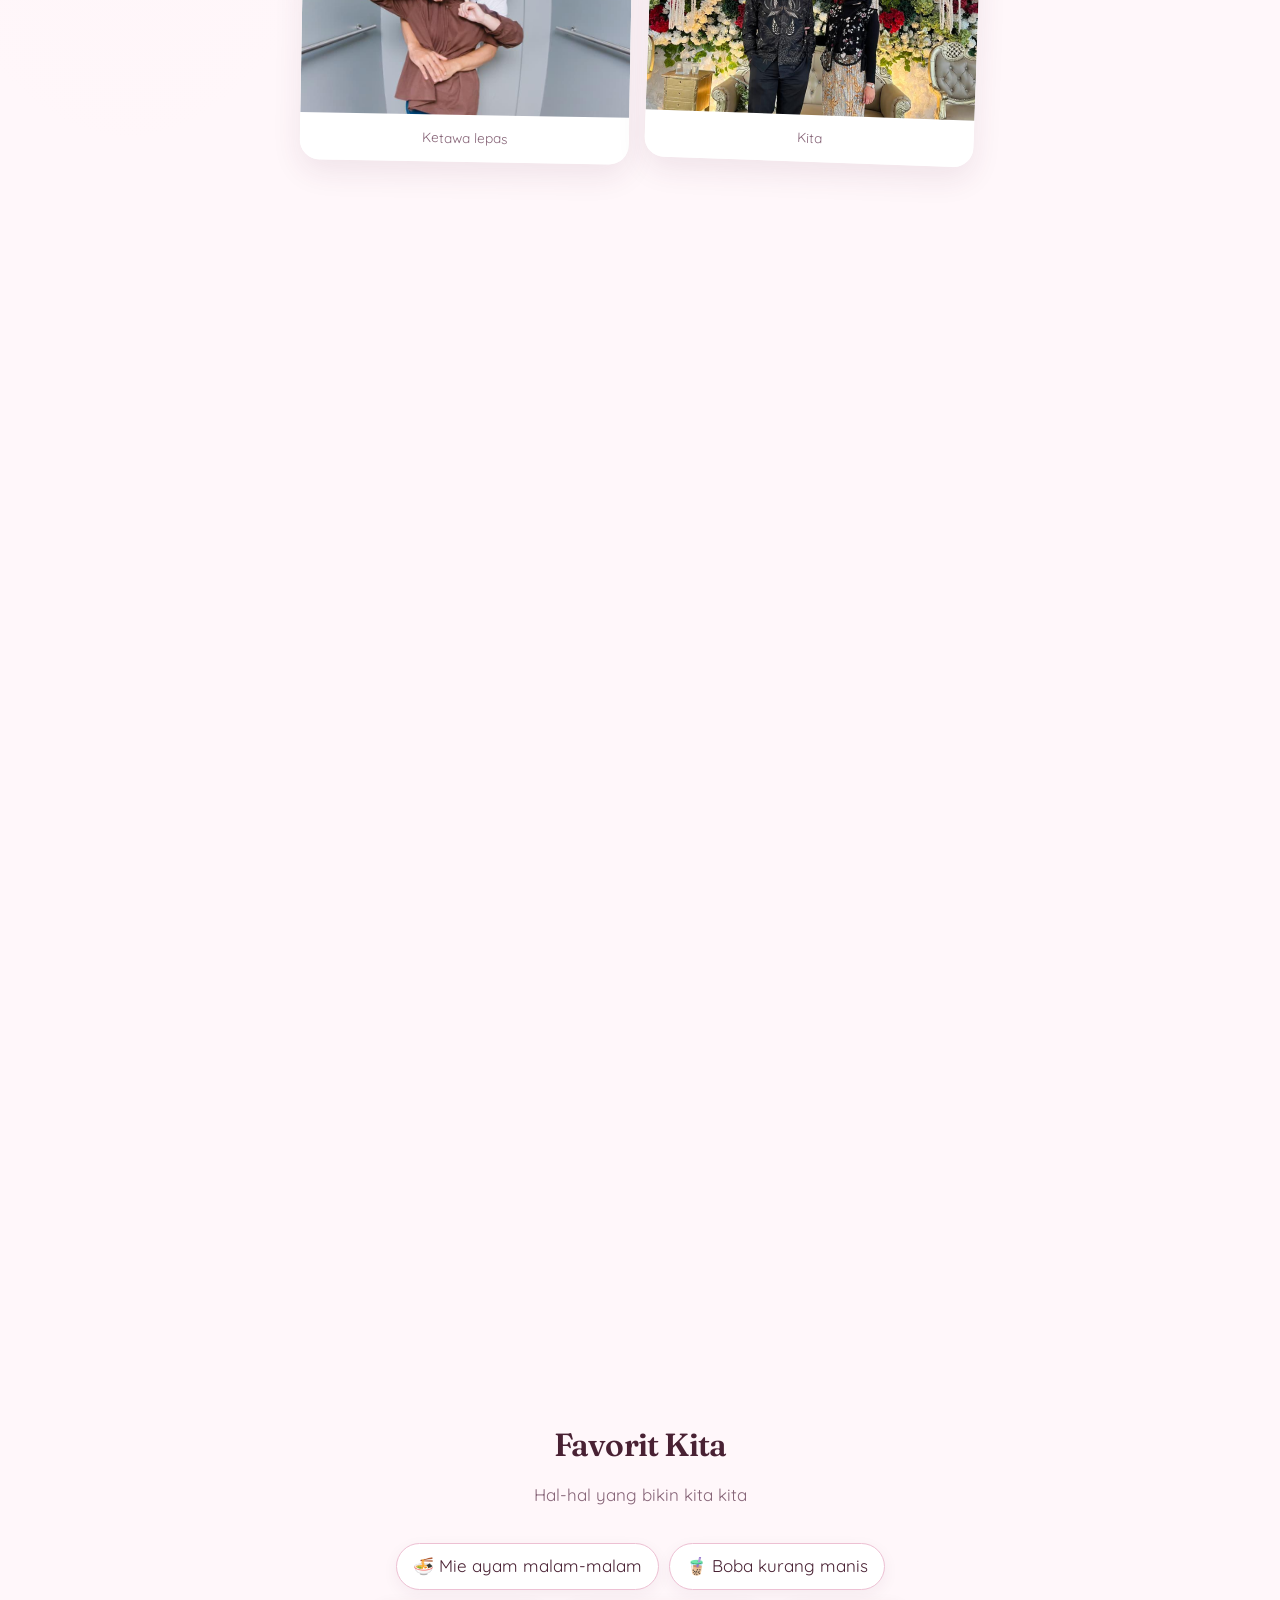
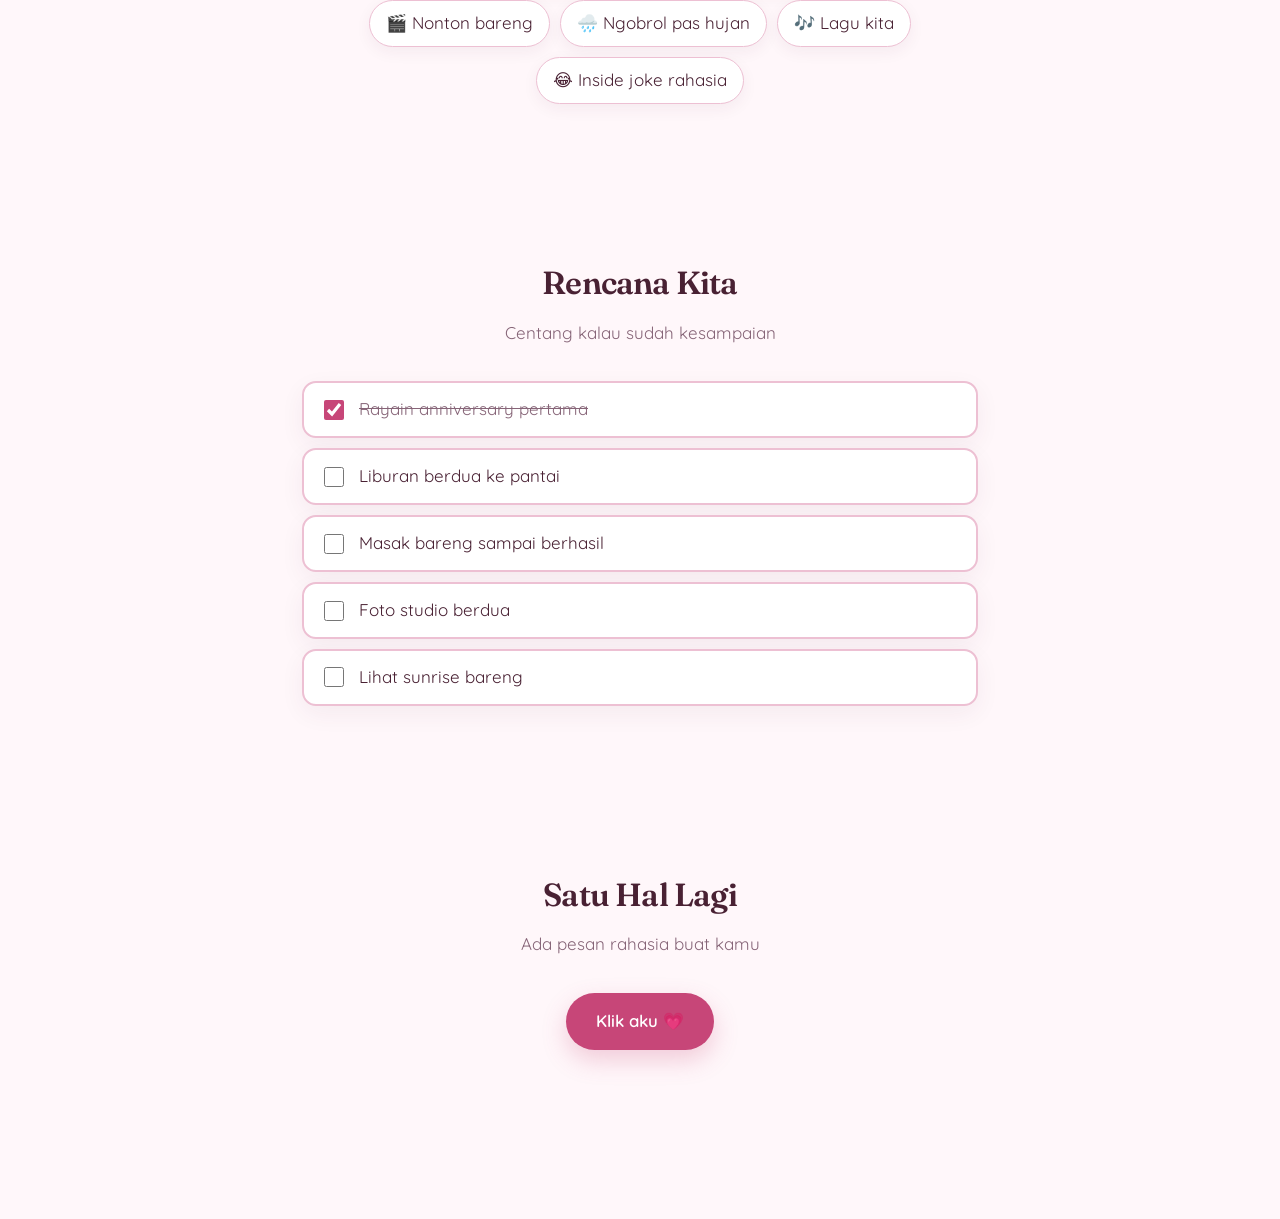
==== commit 64bda5e8: "Tambahkan foto ke galeri" ====
--- a/Rahman & Dita.html
+++ b/Rahman & Dita.html
@@ -12,8 +12,8 @@
 
 <header class="hero">
   <div class="photos" aria-hidden="true">
-    <div class="ph a">Foto Rahman<br>♡</div>
-    <div class="ph b">Foto Dita<br>♡</div>
+    <img class="ph a" src="images/Foto%20Rahman.jpeg" alt="Foto Rahman">
+    <img class="ph b" src="images/foto%20dita.jpeg" alt="Foto Dita">
   </div>
   <!-- GANTI: nama & tanggal -->
   <h1>Rahman <span class="amp">&</span> Dita</h1>
--- a/css/style.css
+++ b/css/style.css
@@ -69,7 +69,7 @@
 body{background:radial-gradient(ellipse at 10% 15%,rgba(244,190,212,.18),transparent 34%),var(--bg)}
 .hero{min-height:100svh;background:linear-gradient(135deg,#a52c61 0%,#d84c83 48%,#f39bbb 100%);background-size:200% 200%;animation:bg 16s ease-in-out infinite}
 .hero:after{content:"";position:absolute;inset:0;background:radial-gradient(circle at 50% 38%,rgba(255,255,255,.17),transparent 42%);pointer-events:none}
-.ph{border-width:5px;border-radius:20px;box-shadow:0 14px 32px rgba(63,17,39,.18)}
+.ph{border-width:5px;border-radius:20px;object-fit:cover;box-shadow:0 14px 32px rgba(63,17,39,.18)}
 section{padding:76px 22px}h2{letter-spacing:-.025em}.sub{max-width:38rem;margin:6px auto 34px}
 .gal{gap:16px}.gal figure{border:0;border-radius:20px;box-shadow:0 12px 30px rgba(92,35,62,.09)}.gal figcaption{padding:11px 10px 13px;background:var(--card)}
 .reasons button,.list label,.letter,.count div{box-shadow:0 8px 24px rgba(92,35,62,.06);transition:transform .25s ease,box-shadow .25s ease,border-color .25s ease}
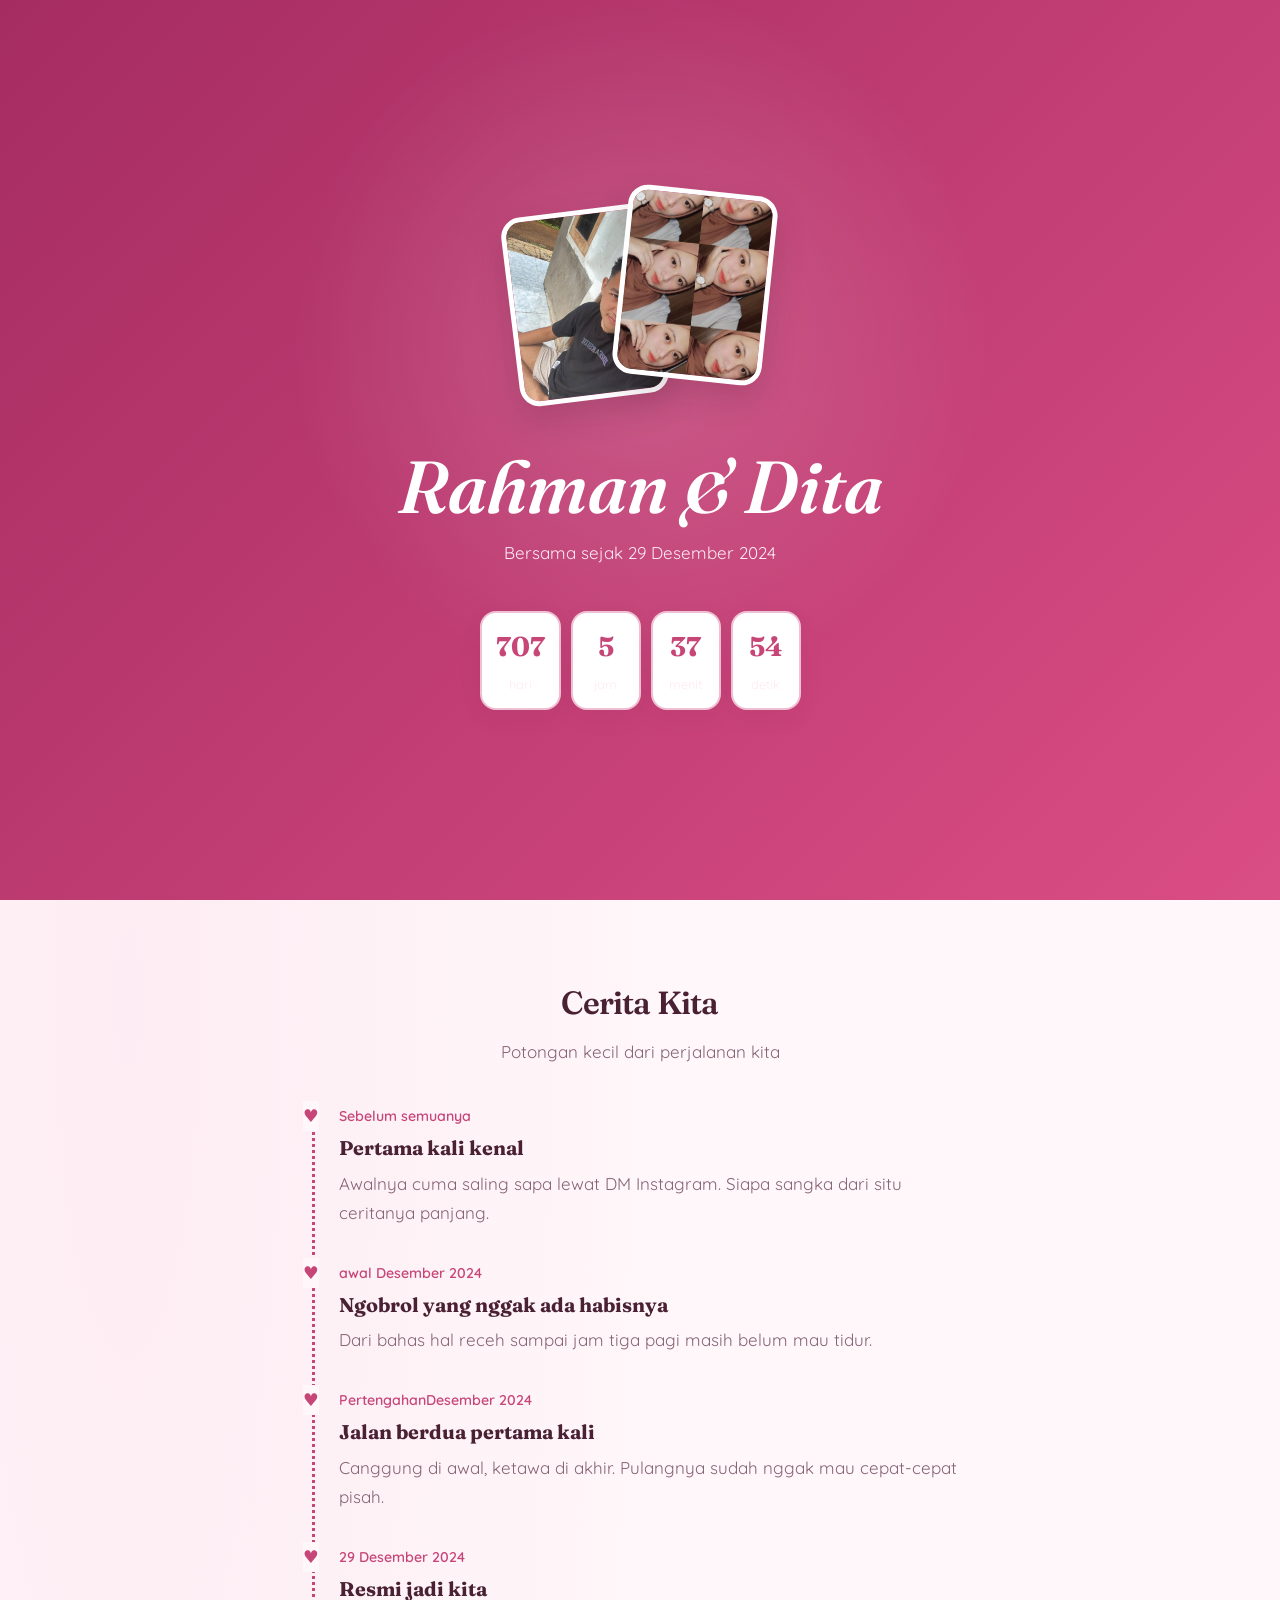
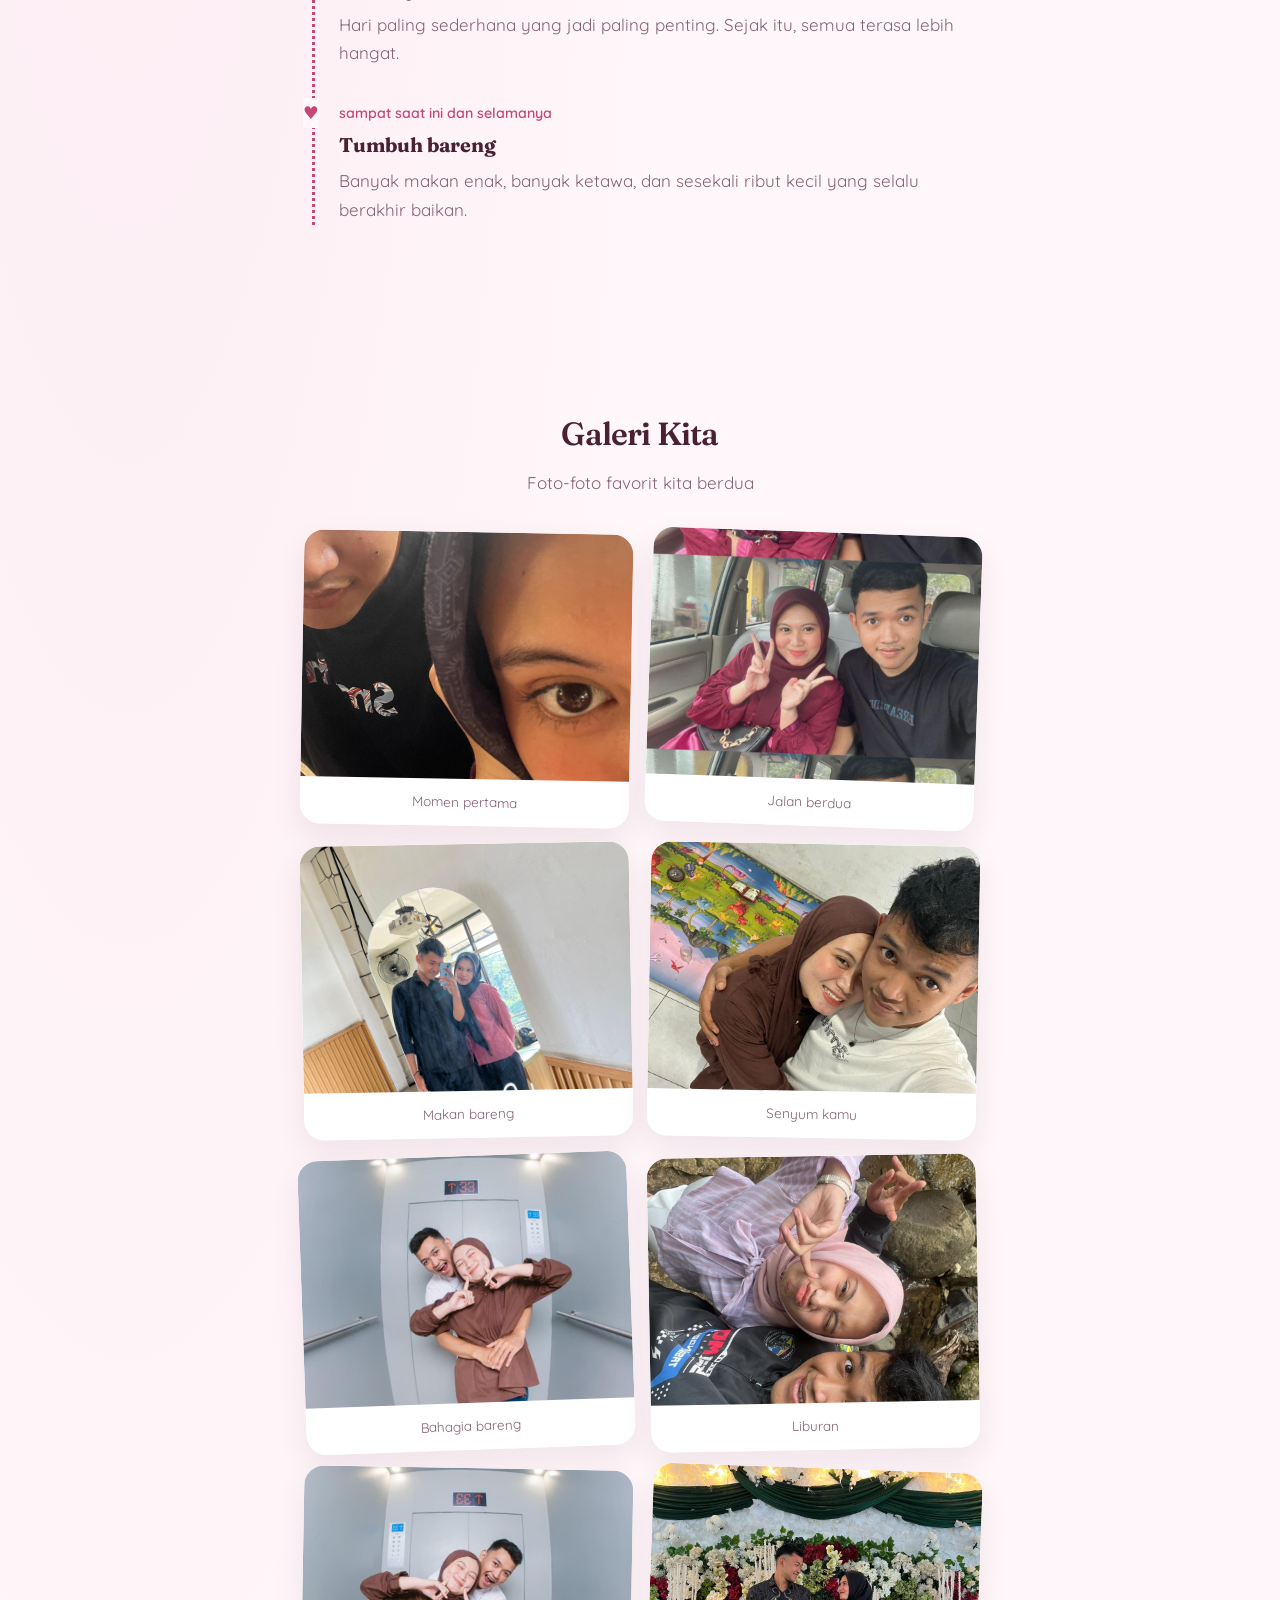
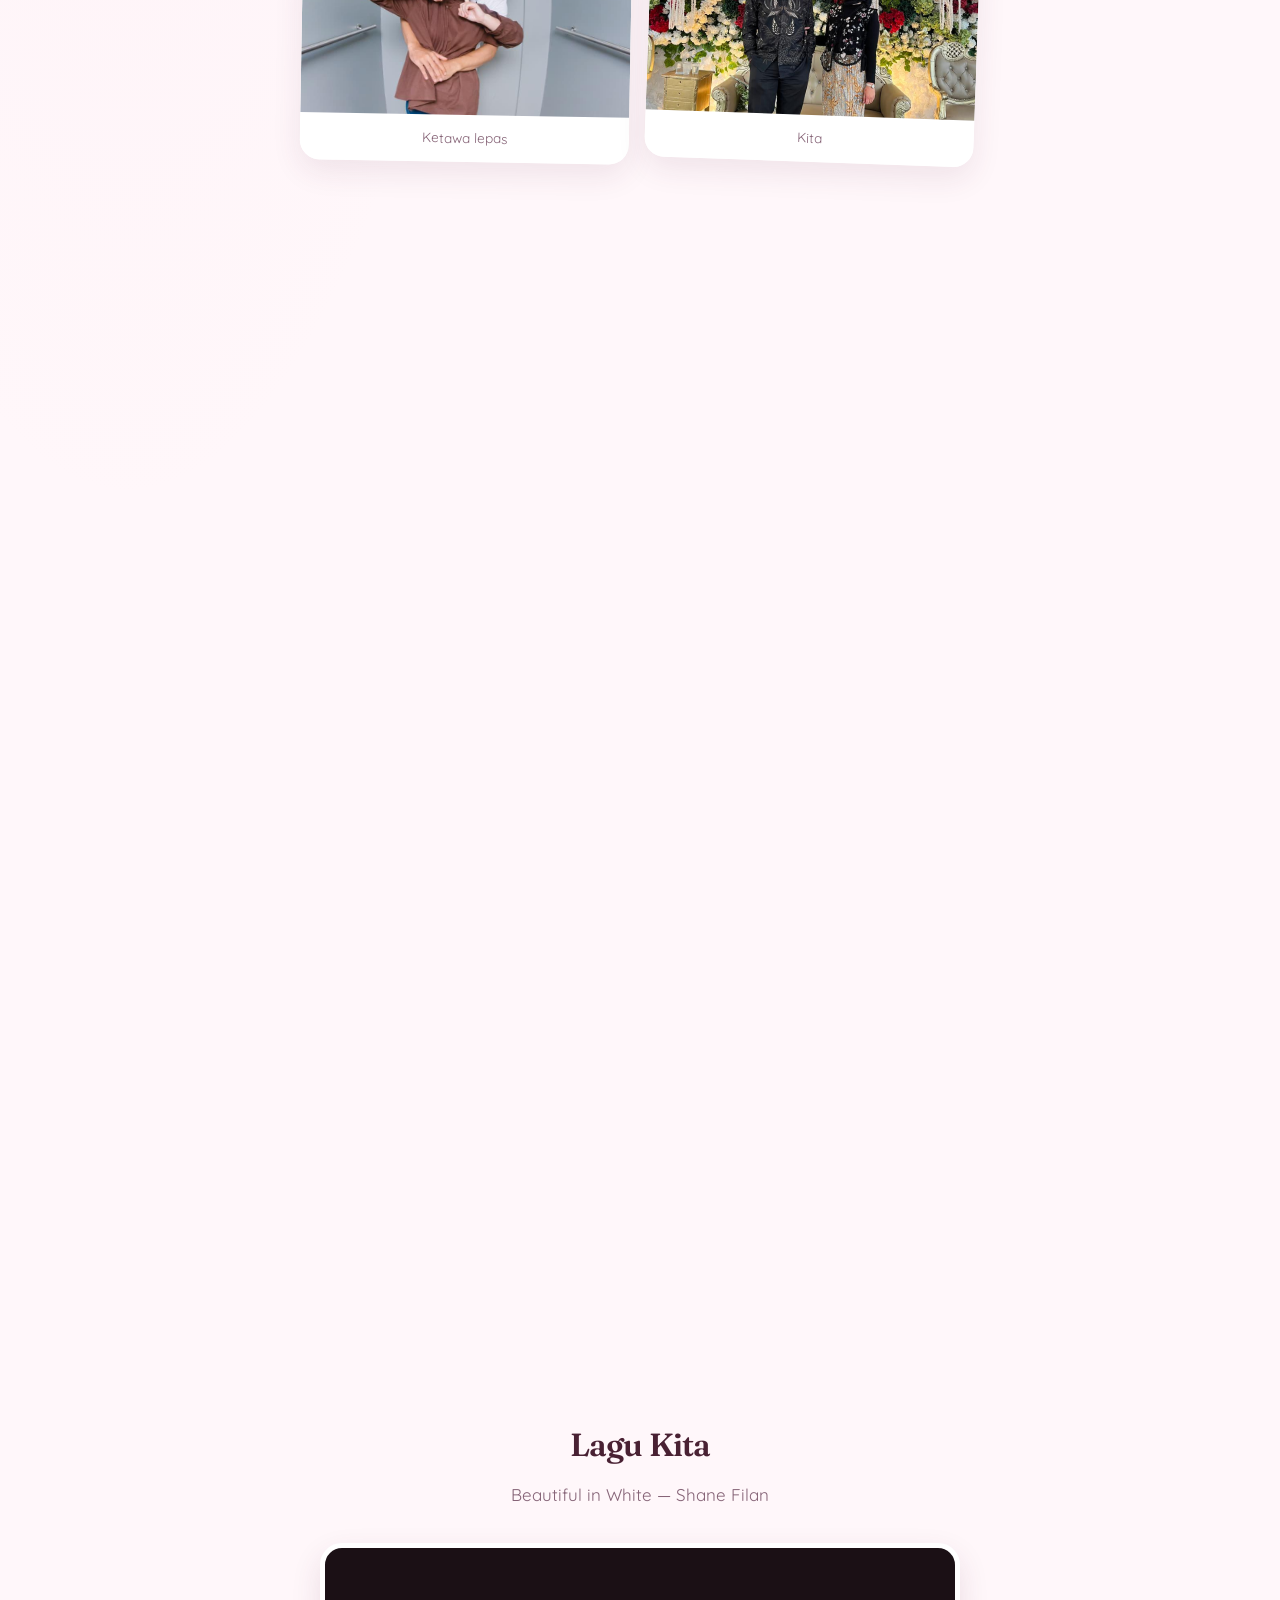
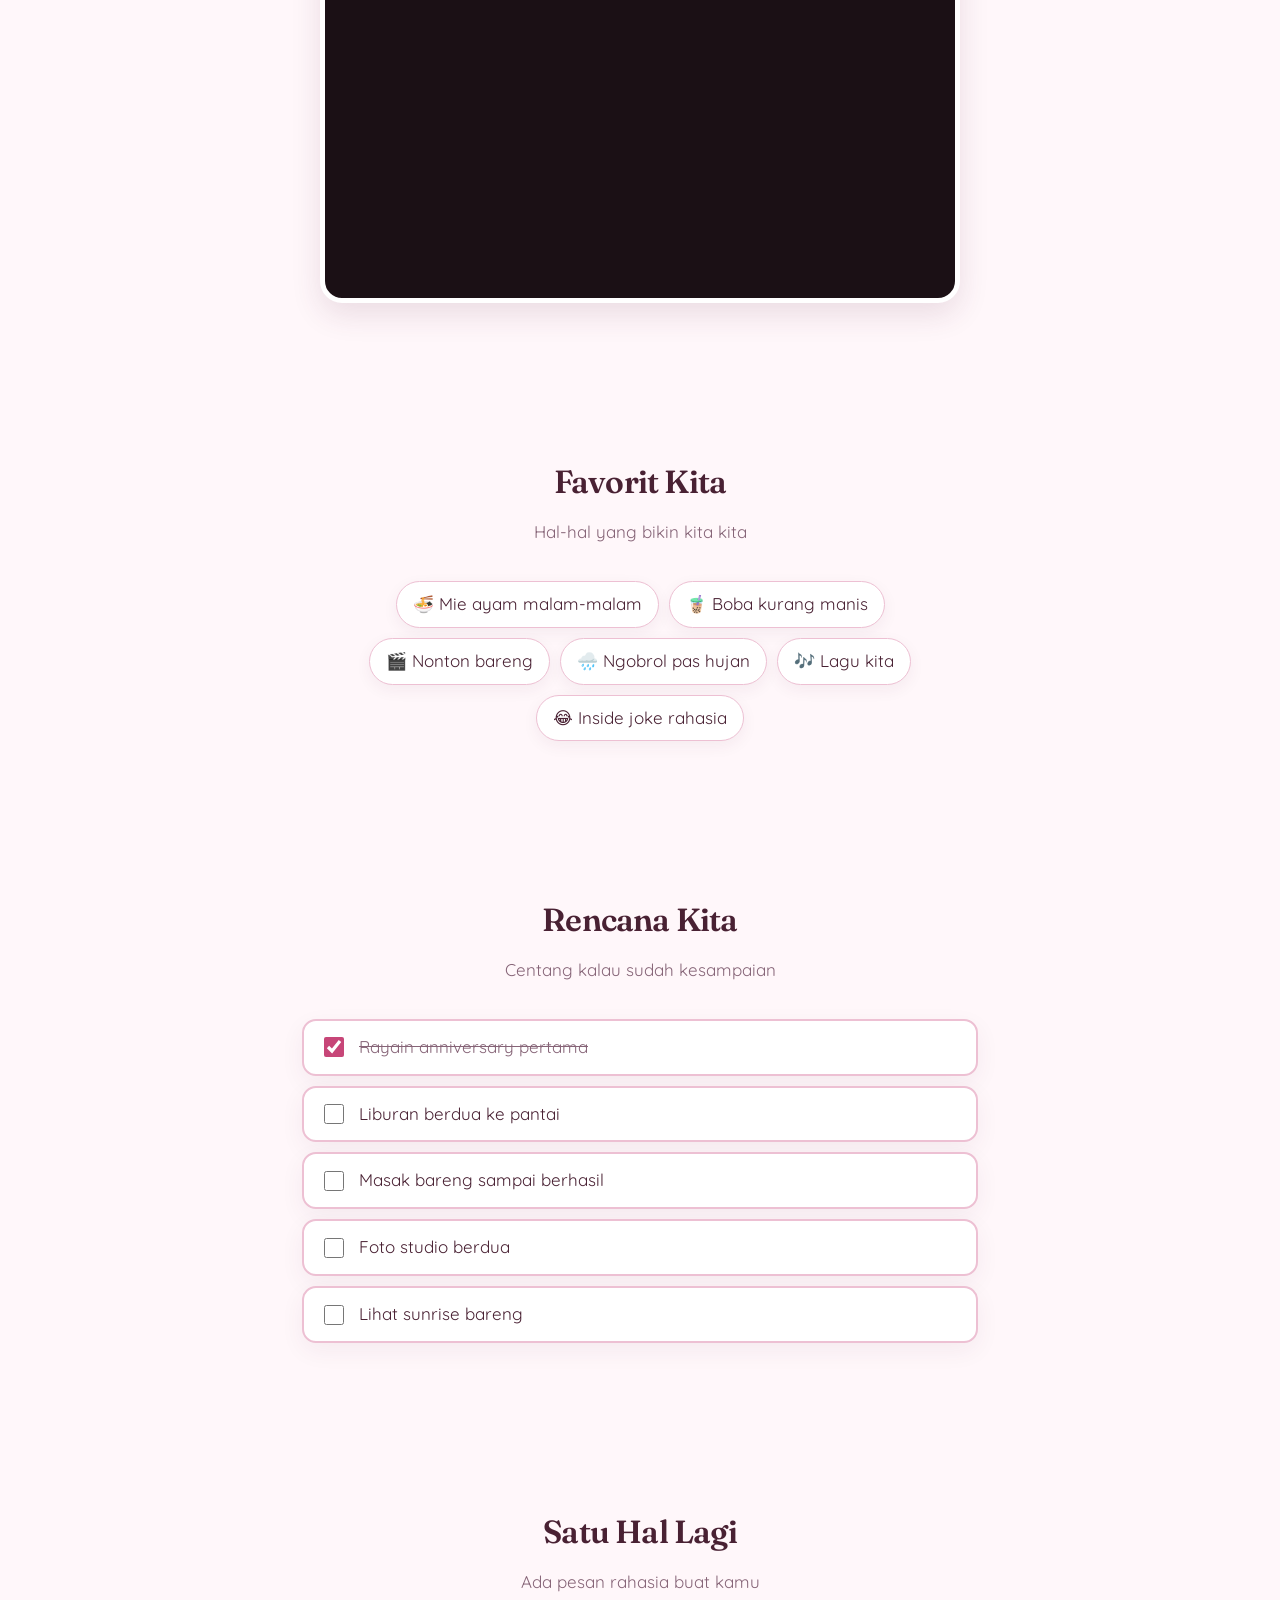
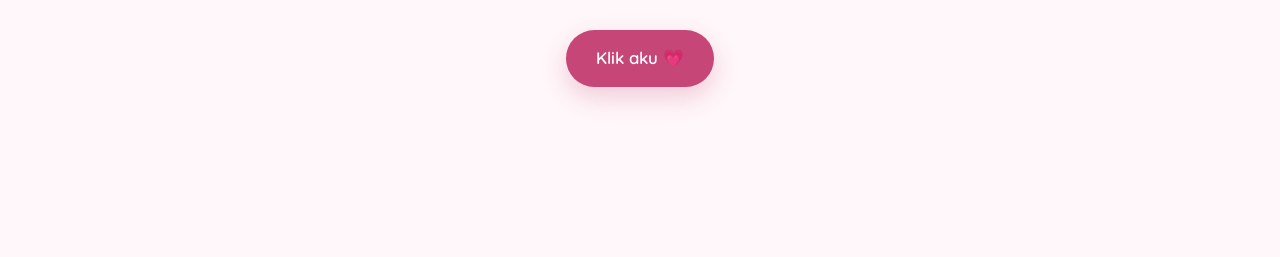
==== commit 0d9c6dae: "add song" ====
--- a/Rahman & Dita.html
+++ b/Rahman & Dita.html
@@ -58,6 +58,20 @@
 </section>
 
 <section class="rv">
+  <h2>Lagu Kita</h2>
+  <p class="sub">Beautiful in White — Shane Filan</p>
+  <div class="music-player">
+    <iframe
+      src="https://www.youtube-nocookie.com/embed/06-XXOTP3Gc?rel=0"
+      title="Shane Filan - Beautiful in White (Official Video)"
+      loading="lazy"
+      referrerpolicy="strict-origin-when-cross-origin"
+      allow="accelerometer; encrypted-media; gyroscope; picture-in-picture; web-share"
+      allowfullscreen></iframe>
+  </div>
+</section>
+
+<section class="rv">
   <h2>Favorit Kita</h2>
   <p class="sub">Hal-hal yang bikin kita kita</p>
   <div class="fav">
--- a/css/style.css
+++ b/css/style.css
@@ -80,3 +80,6 @@
 @media(min-width:700px){.gal{gap:18px}.gal img,.gal .ghost{aspect-ratio:4/3}.gal figure:nth-child(3n){transform:rotate(-1deg)}.gal figure:nth-child(3n+1){transform:rotate(1deg)}}
 @media(max-width:420px){body{font-size:16px}section{padding:62px 18px}.photos{transform:scale(.92);margin-bottom:18px}.count{gap:7px}.count div{min-width:66px;padding:8px 10px}}
 @media(prefers-reduced-motion:reduce){.hero{animation:none}}
+
+.music-player{width:min(100%,640px);margin:0 auto;overflow:hidden;border:5px solid var(--card);border-radius:22px;aspect-ratio:16/9;background:#1b1015;box-shadow:0 12px 30px rgba(92,35,62,.12)}
+.music-player iframe{display:block;width:100%;height:100%;border:0}
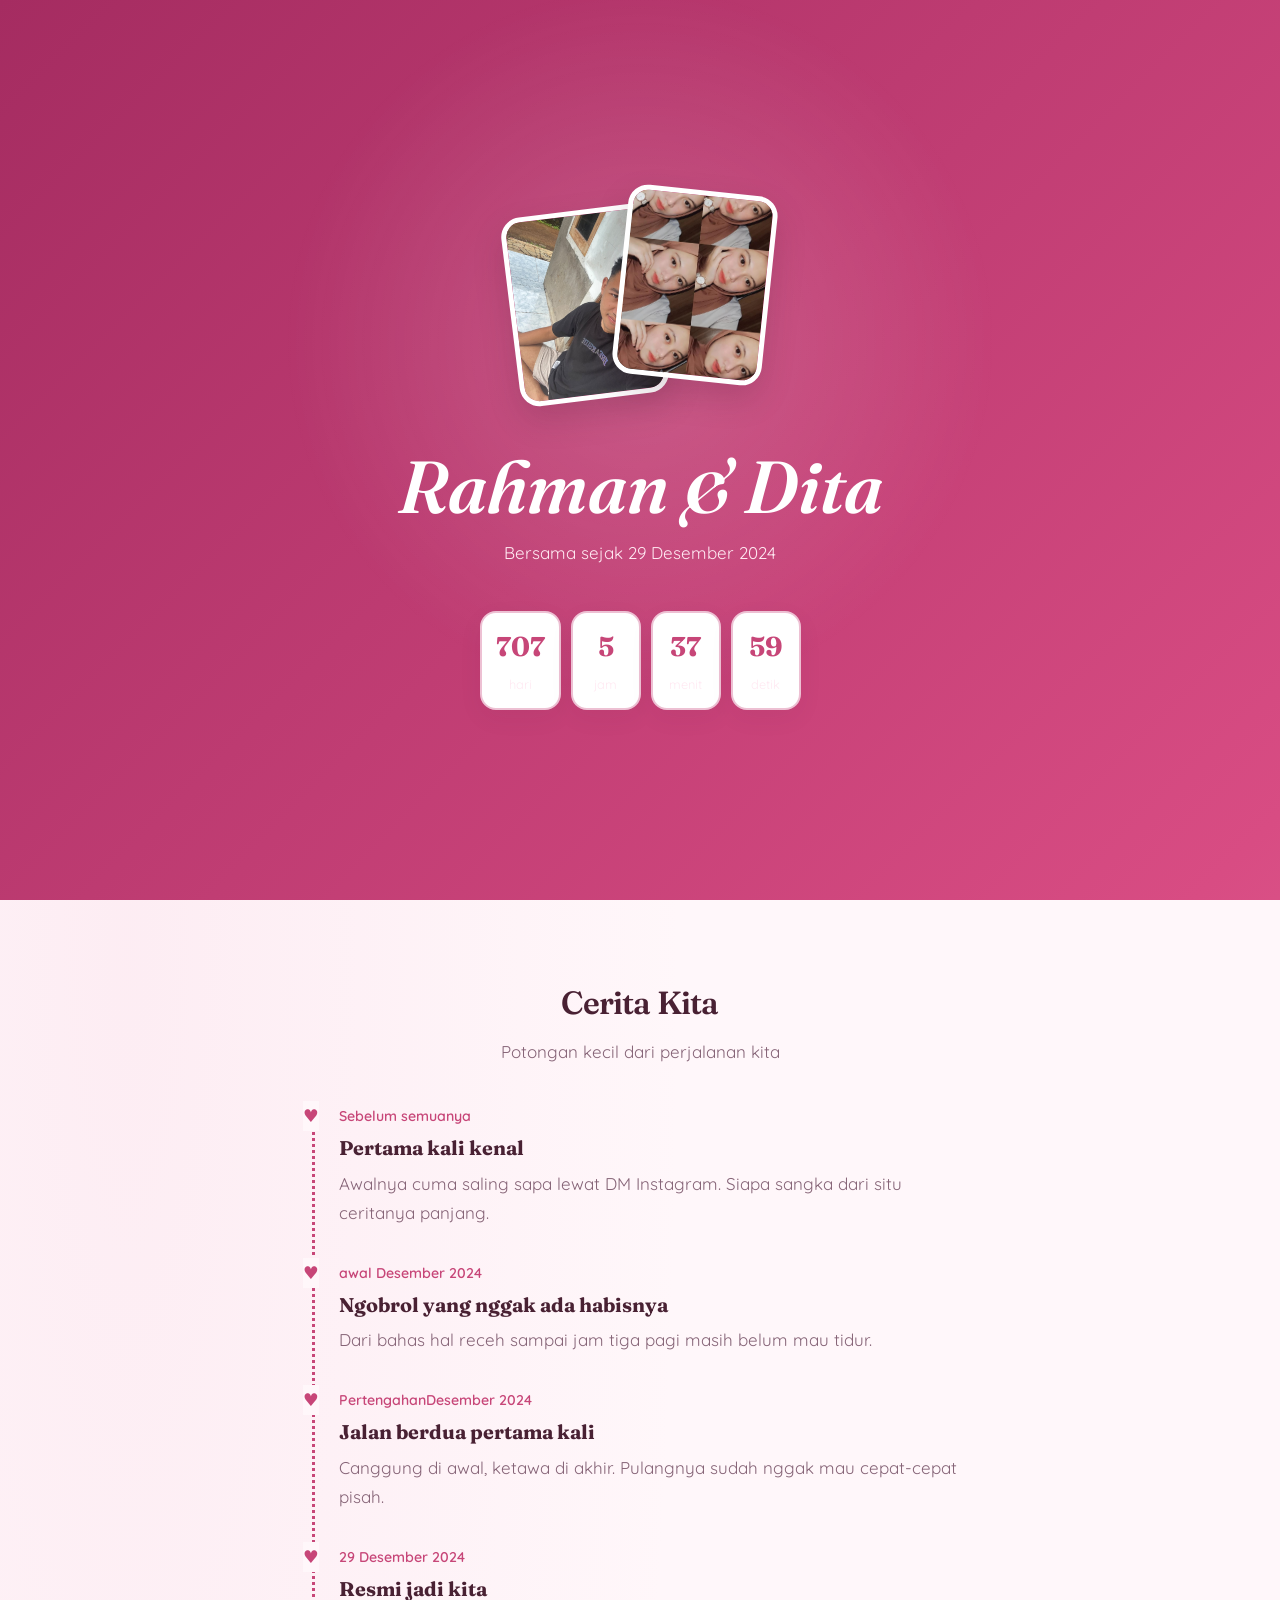
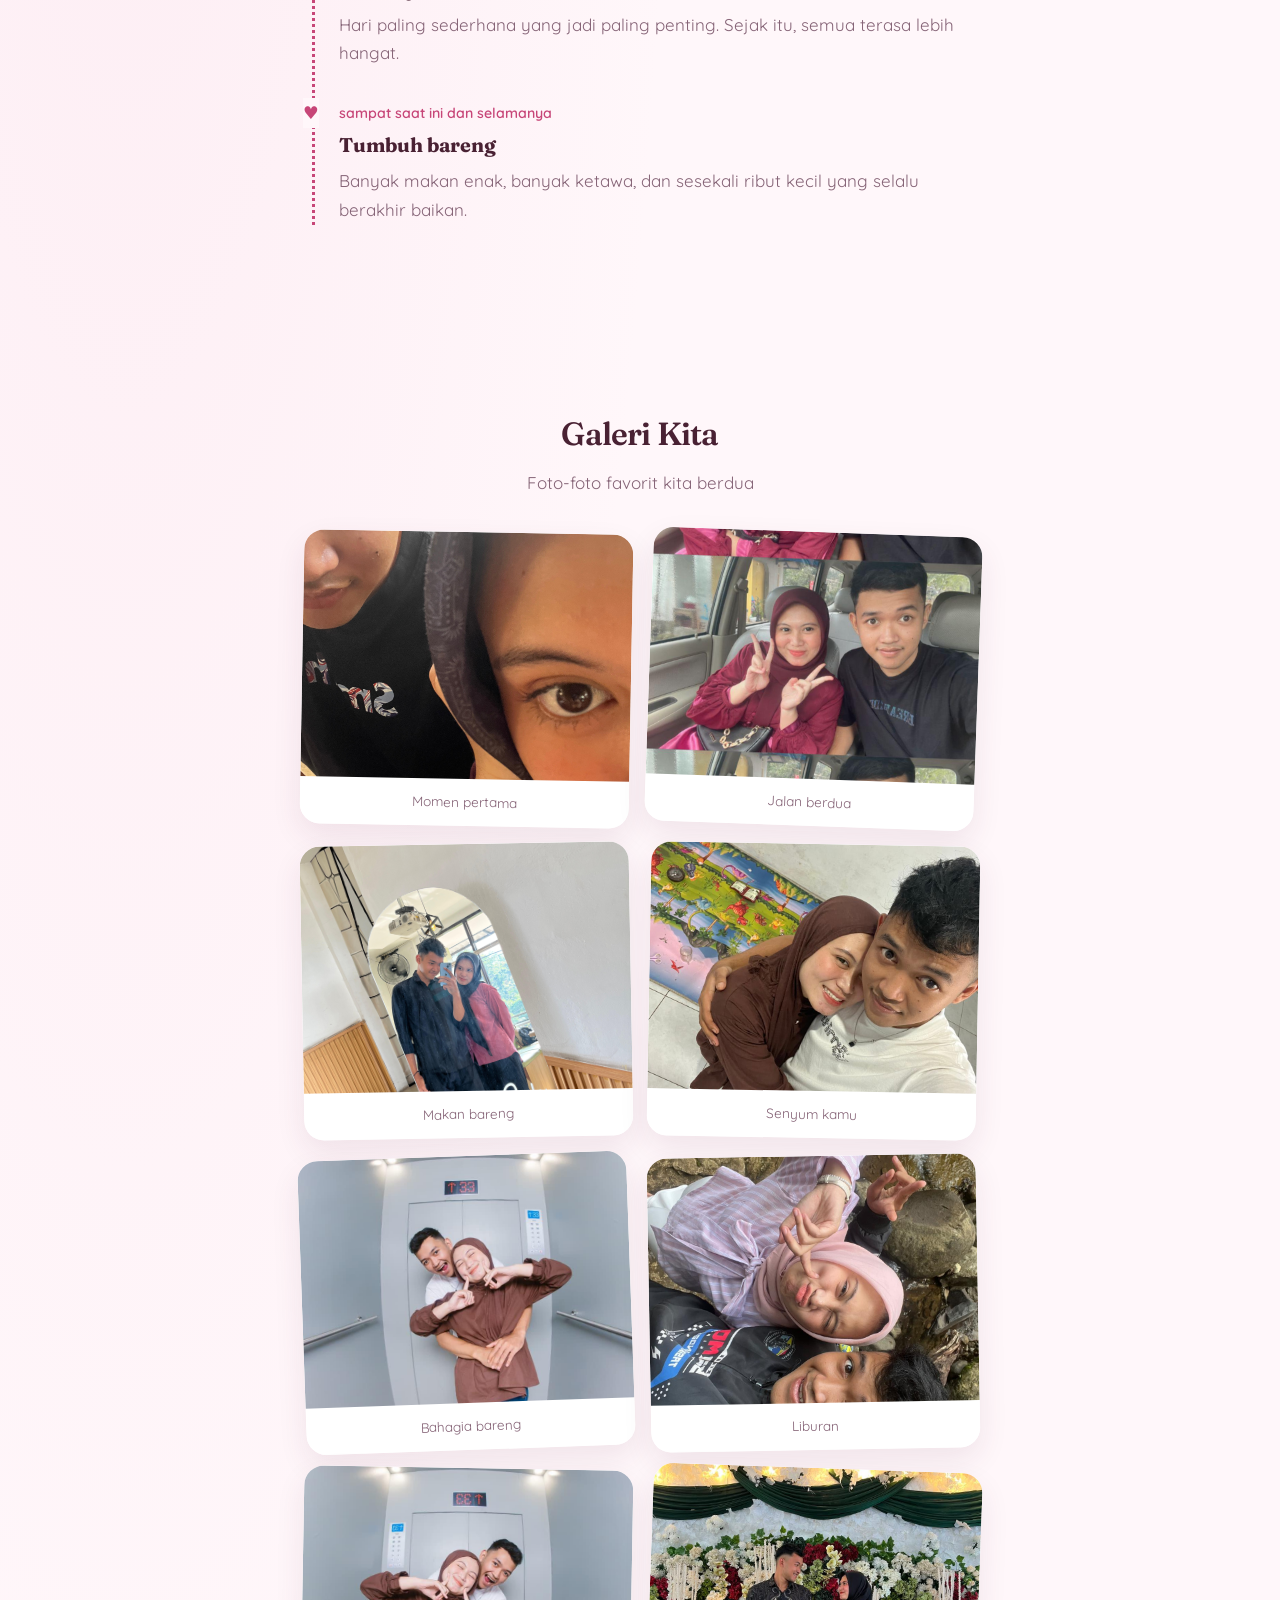
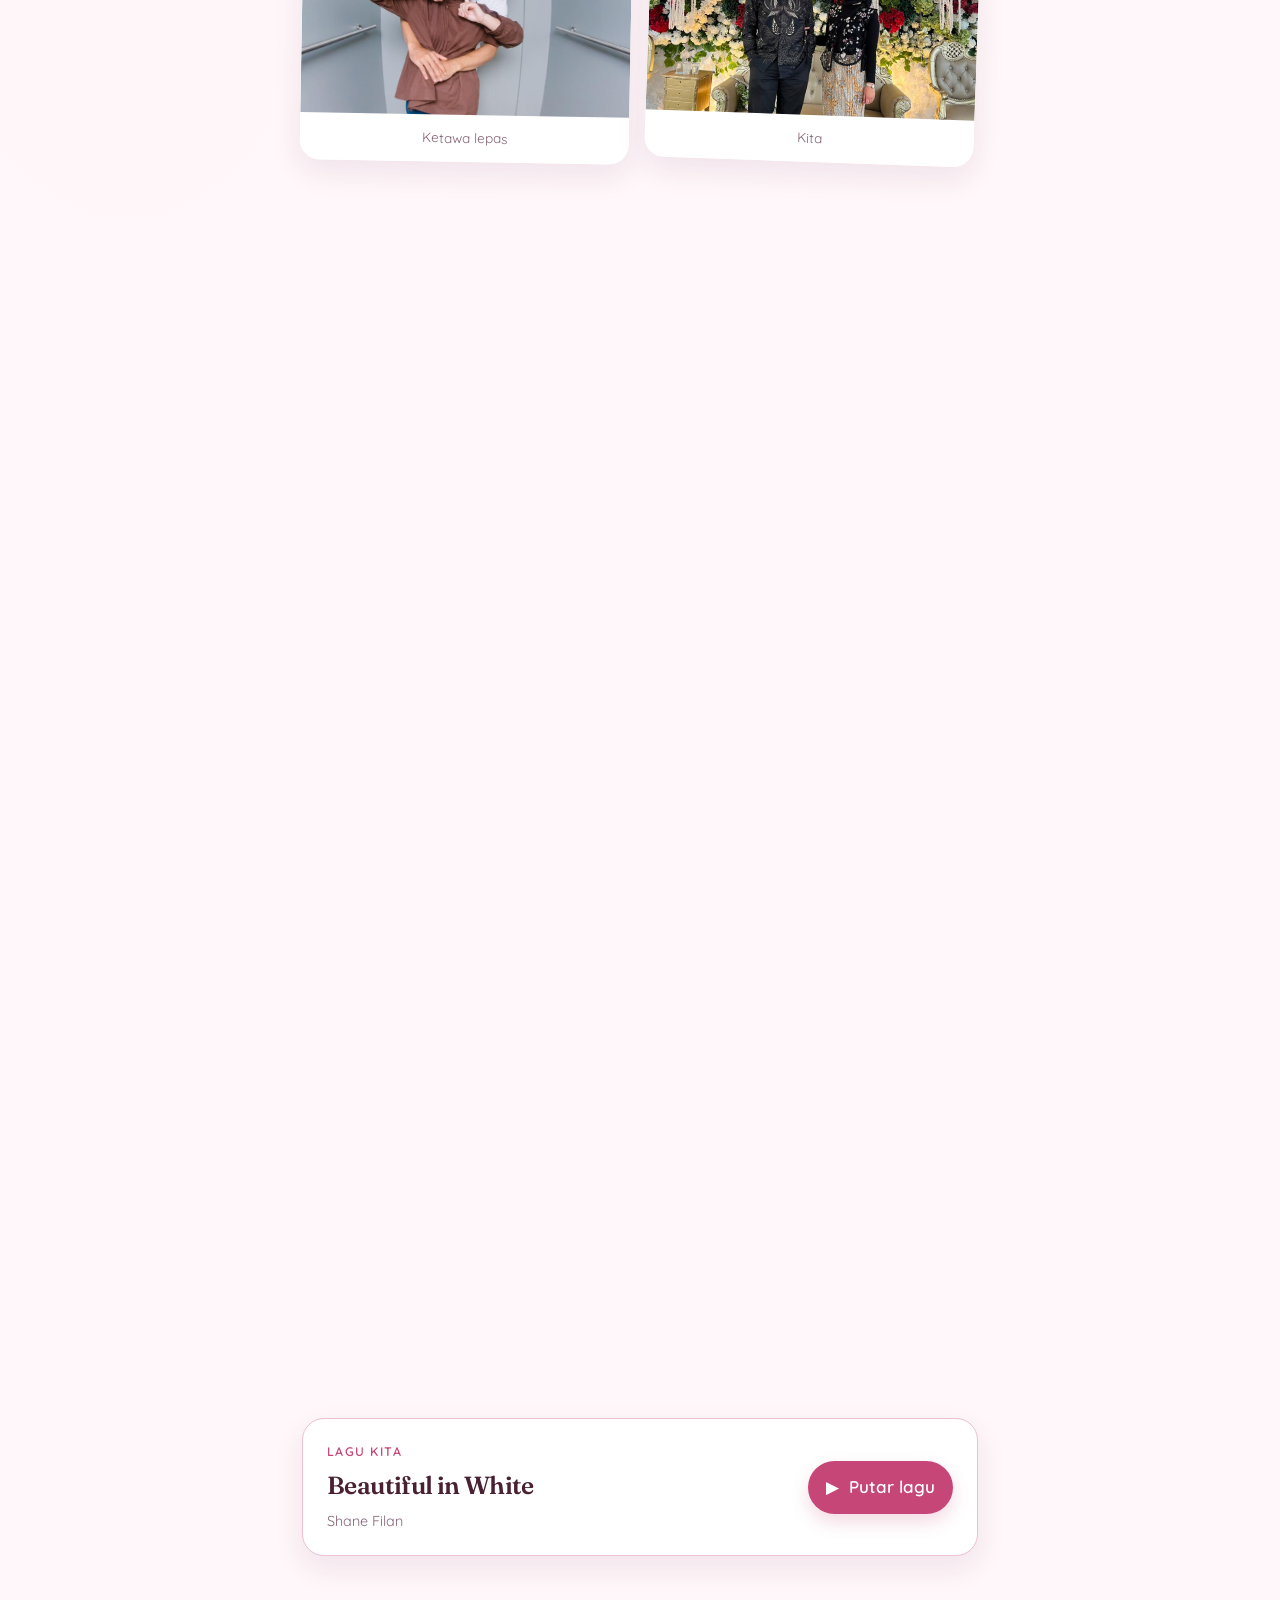
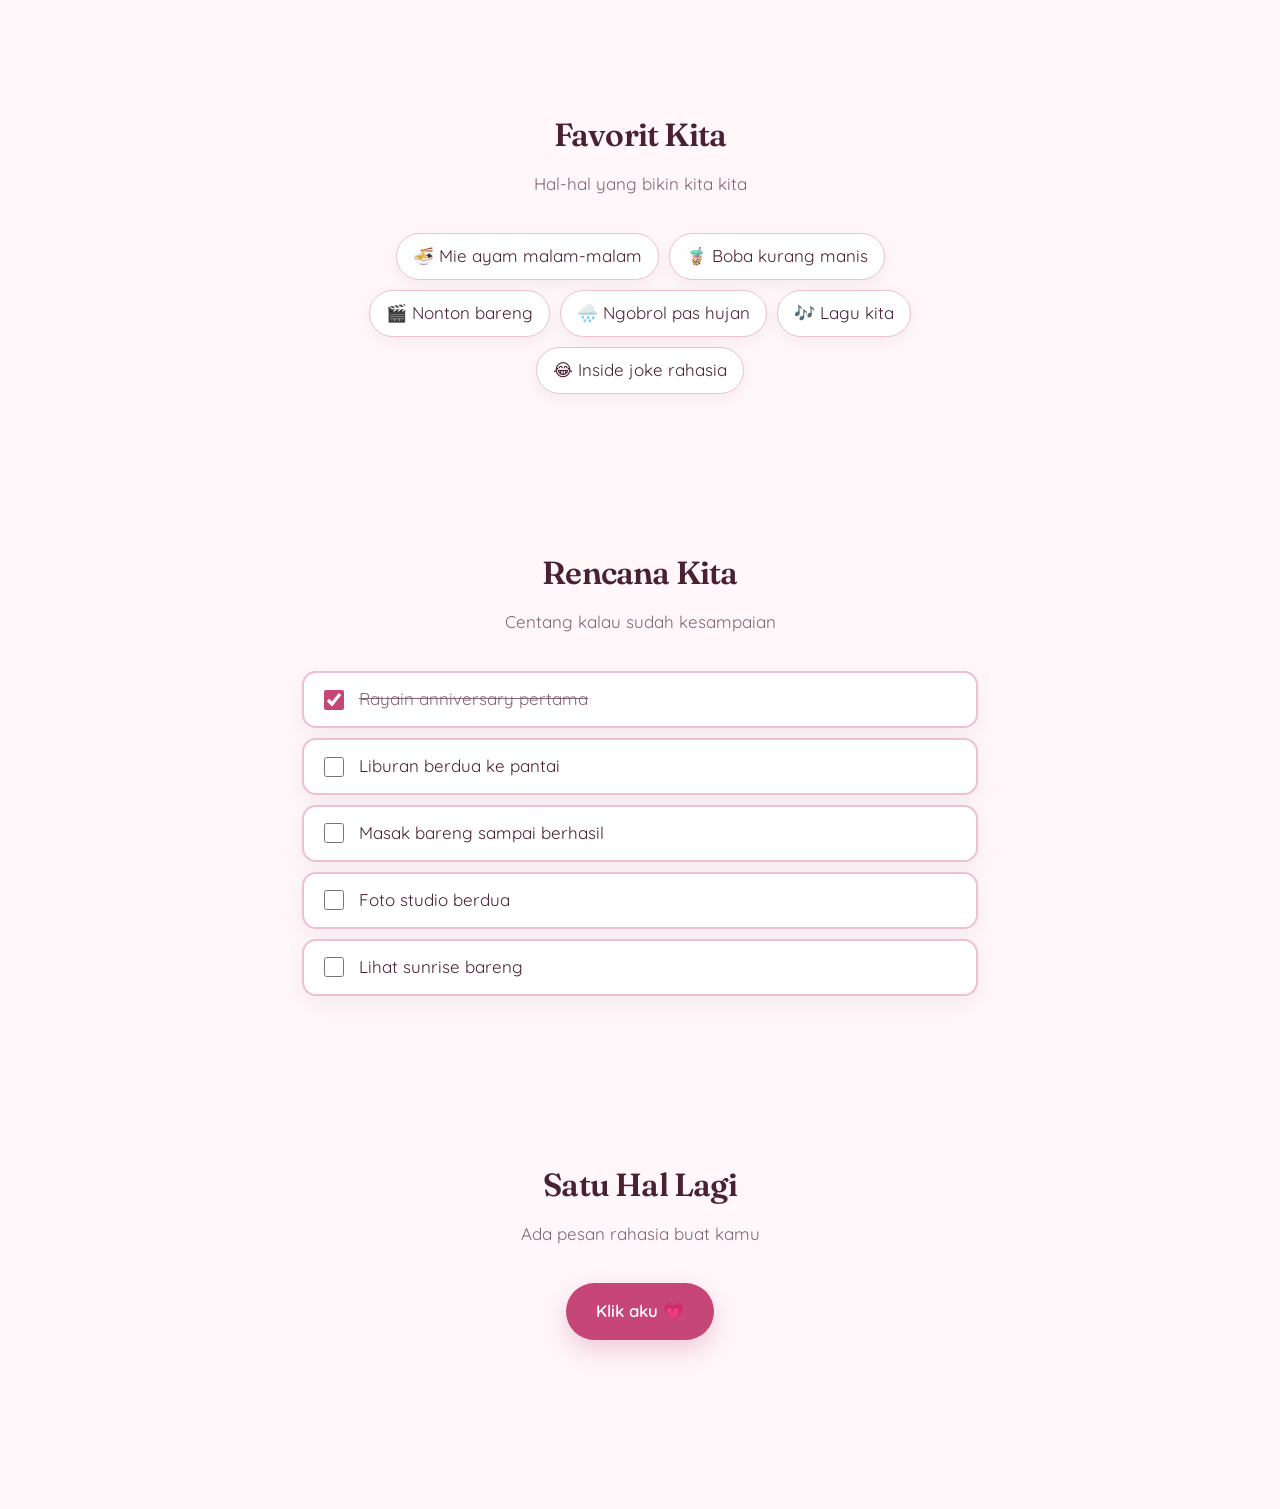
==== commit 28a4de2c: "add song" ====
--- a/Rahman & Dita.html
+++ b/Rahman & Dita.html
@@ -56,18 +56,19 @@
     <p class="sign">Rahman</p>
   </div>
 </section>
-
-<section class="rv">
-  <h2>Lagu Kita</h2>
-  <p class="sub">Beautiful in White — Shane Filan</p>
-  <div class="music-player">
-    <iframe
-      src="https://www.youtube-nocookie.com/embed/06-XXOTP3Gc?rel=0"
-      title="Shane Filan - Beautiful in White (Official Video)"
-      loading="lazy"
-      referrerpolicy="strict-origin-when-cross-origin"
-      allow="accelerometer; encrypted-media; gyroscope; picture-in-picture; web-share"
-      allowfullscreen></iframe>
+<section class="rv music-section">
+  <div class="music-card">
+    <div class="music-copy">
+      <p class="music-kicker">Lagu kita</p>
+      <h2>Beautiful in White</h2>
+      <p class="music-artist">Shane Filan</p>
+    </div>
+    <button class="music-toggle" id="musicToggle" type="button" aria-pressed="false">
+      <span aria-hidden="true">▶</span> Putar lagu
+    </button>
+    <audio id="backgroundMusic" preload="auto" autoplay loop>
+      <source src="audio/Shane%20Filan%20-%20Beautiful%20In%20White%20(Official%20Video).mp3" type="audio/mpeg">
+    </audio>
   </div>
 </section>
 
--- a/css/style.css
+++ b/css/style.css
@@ -81,5 +81,10 @@
 @media(max-width:420px){body{font-size:16px}section{padding:62px 18px}.photos{transform:scale(.92);margin-bottom:18px}.count{gap:7px}.count div{min-width:66px;padding:8px 10px}}
 @media(prefers-reduced-motion:reduce){.hero{animation:none}}
 
-.music-player{width:min(100%,640px);margin:0 auto;overflow:hidden;border:5px solid var(--card);border-radius:22px;aspect-ratio:16/9;background:#1b1015;box-shadow:0 12px 30px rgba(92,35,62,.12)}
-.music-player iframe{display:block;width:100%;height:100%;border:0}
+
+.music-card{display:flex;align-items:center;justify-content:space-between;gap:20px;padding:22px 24px;background:var(--card);border:1px solid var(--line);border-radius:22px;box-shadow:0 12px 30px rgba(92,35,62,.09)}
+.music-kicker{margin:0 0 2px;color:var(--rose);font-size:.78rem;font-weight:600;letter-spacing:.12em;text-transform:uppercase}
+.music-copy h2{margin:0;text-align:left;font-size:1.55rem}.music-artist{margin:2px 0 0;color:var(--soft);font-size:.9rem}
+.music-toggle{flex:none;border:0;border-radius:999px;padding:12px 18px;background:var(--rose);color:#fff;font:inherit;font-weight:600;cursor:pointer;transition:transform .2s ease,box-shadow .2s ease;box-shadow:0 8px 18px rgba(199,70,120,.2)}
+.music-toggle:hover{transform:translateY(-2px);box-shadow:0 12px 22px rgba(199,70,120,.28)}.music-toggle span{margin-right:5px}
+@media(max-width:480px){.music-card{align-items:flex-start;flex-direction:column;padding:20px}.music-toggle{width:100%}}
